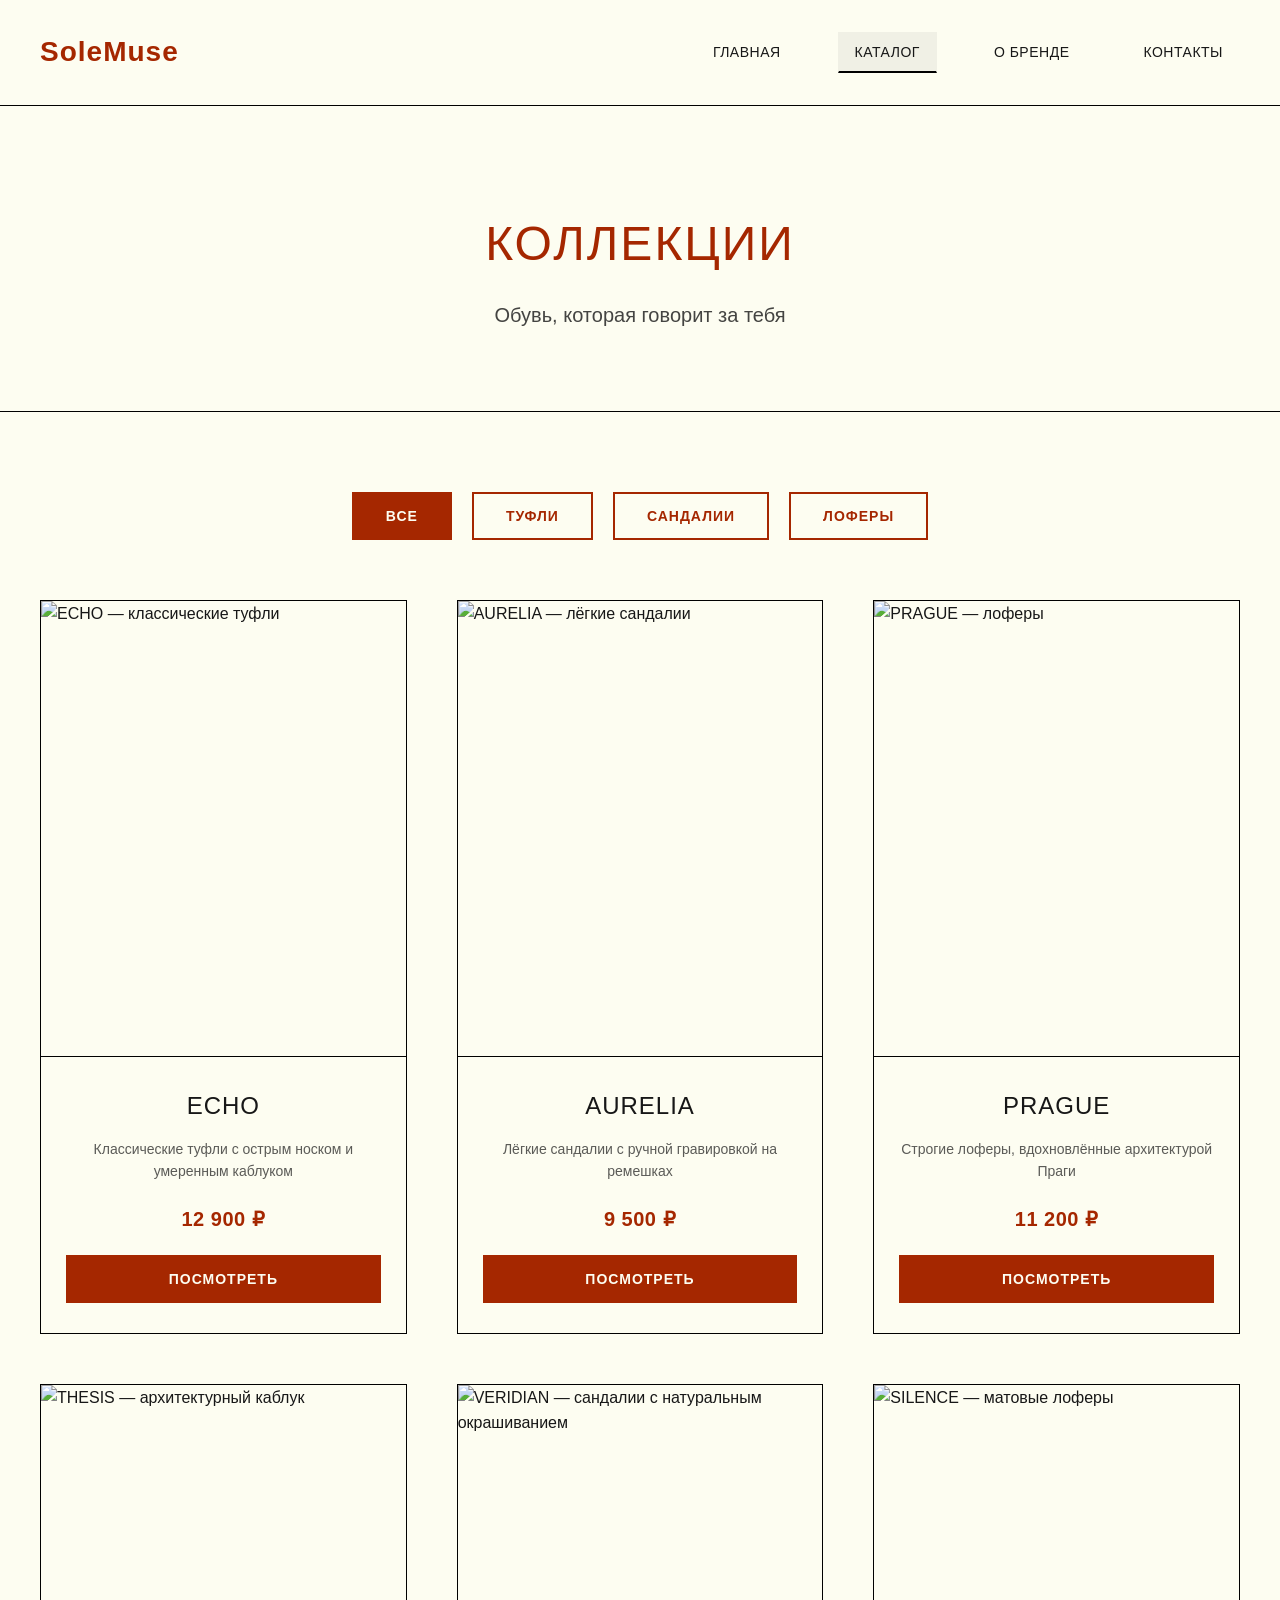
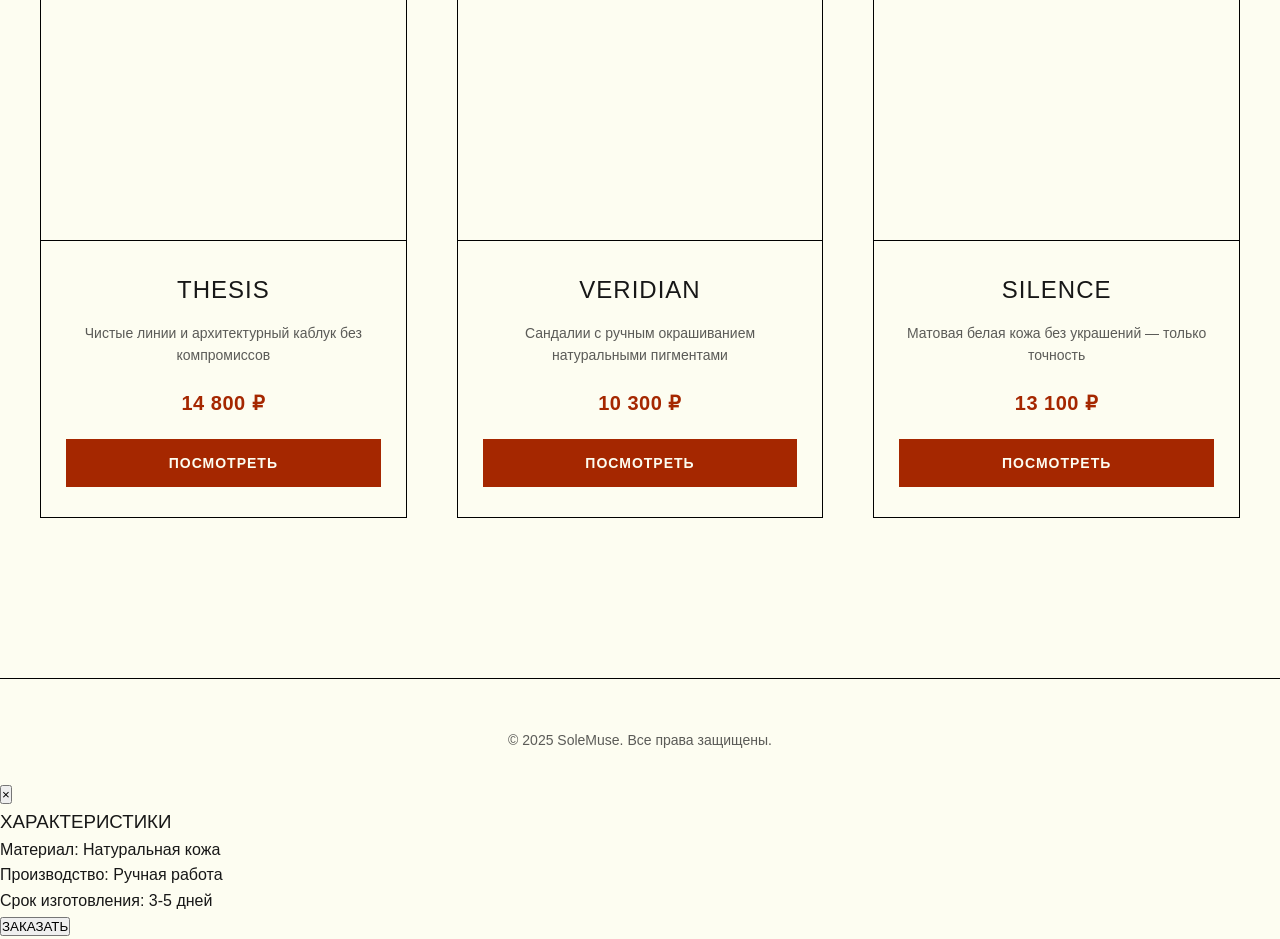
==== index.html @ 01a090bb "Add files via upload" ====
<!DOCTYPE html>
<html lang="ru">
<head>
  <meta charset="UTF-8">
  <meta name="viewport" content="width=device-width, initial-scale=1.0">
  <title>SoleMuse — Каталог</title>
  <link rel="stylesheet" href="styles.css">
</head>
<body>

  <header class="header">
    <div class="container">
      <div class="logo">
        <a href="#">SoleMuse</a>
      </div>
      <nav class="nav">
        <a href="#">Главная</a>
        <a href="#" class="active">Каталог</a>
        <a href="#">О бренде</a>
        <a href="#">Контакты</a>
      </nav>
    </div>
  </header>

  <main>
    <section class="hero">
      <div class="container">
        <h1>КОЛЛЕКЦИИ</h1>
        <p>Обувь, которая говорит за тебя</p>
      </div>
    </section>

    <section class="catalog">
      <div class="container">
        <div class="filters">
          <button class="filter-btn active" data-filter="all">ВСЕ</button>
          <button class="filter-btn" data-filter="heels">ТУФЛИ</button>
          <button class="filter-btn" data-filter="sandals">САНДАЛИИ</button>
          <button class="filter-btn" data-filter="loafers">ЛОФЕРЫ</button>
        </div>

        <div class="products-grid">
          <div class="product-card" data-category="heels">
            <div class="product-image">
              <img src="https://images.unsplash.com/photo-1543163521-1bf53f150b61?w=400&h=500&fit=crop" alt="ECHO — классические туфли">
            </div>
            <div class="product-info">
              <h3 class="product-title">ECHO</h3>
              <p class="product-desc">Классические туфли с острым носком и умеренным каблуком</p>
              <div class="product-price">12 900 ₽</div>
              <button class="btn-view">ПОСМОТРЕТЬ</button>
            </div>
          </div>

          <div class="product-card" data-category="sandals">
            <div class="product-image">
              <img src="https://images.unsplash.com/photo-1562273183-1e284cfec833?w=400&h=500&fit=crop" alt="AURELIA — лёгкие сандалии">
            </div>
            <div class="product-info">
              <h3 class="product-title">AURELIA</h3>
              <p class="product-desc">Лёгкие сандалии с ручной гравировкой на ремешках</p>
              <div class="product-price">9 500 ₽</div>
              <button class="btn-view">ПОСМОТРЕТЬ</button>
            </div>
          </div>

          <div class="product-card" data-category="loafers">
            <div class="product-image">
              <img src="https://images.unsplash.com/photo-1533867617858-e7b0ca654694?w=400&h=500&fit=crop" alt="PRAGUE — лоферы">
            </div>
            <div class="product-info">
              <h3 class="product-title">PRAGUE</h3>
              <p class="product-desc">Строгие лоферы, вдохновлённые архитектурой Праги</p>
              <div class="product-price">11 200 ₽</div>
              <button class="btn-view">ПОСМОТРЕТЬ</button>
            </div>
          </div>

          <div class="product-card" data-category="heels">
            <div class="product-image">
              <img src="https://images.unsplash.com/photo-1596131316969-7c66f57e1698?w=400&h=500&fit=crop" alt="THESIS — архитектурный каблук">
            </div>
            <div class="product-info">
              <h3 class="product-title">THESIS</h3>
              <p class="product-desc">Чистые линии и архитектурный каблук без компромиссов</p>
              <div class="product-price">14 800 ₽</div>
              <button class="btn-view">ПОСМОТРЕТЬ</button>
            </div>
          </div>

          <div class="product-card" data-category="sandals">
            <div class="product-image">
              <img src="https://images.unsplash.com/photo-1603808255943-62115c150e3c?w=400&h=500&fit=crop" alt="VERIDIAN — сандалии с натуральным окрашиванием">
            </div>
            <div class="product-info">
              <h3 class="product-title">VERIDIAN</h3>
              <p class="product-desc">Сандалии с ручным окрашиванием натуральными пигментами</p>
              <div class="product-price">10 300 ₽</div>
              <button class="btn-view">ПОСМОТРЕТЬ</button>
            </div>
          </div>

          <div class="product-card" data-category="loafers">
            <div class="product-image">
              <img src="https://images.unsplash.com/photo-1525966222134-fcfa99b8ae77?w=400&h=500&fit=crop" alt="SILENCE — матовые лоферы">
            </div>
            <div class="product-info">
              <h3 class="product-title">SILENCE</h3>
              <p class="product-desc">Матовая белая кожа без украшений — только точность</p>
              <div class="product-price">13 100 ₽</div>
              <button class="btn-view">ПОСМОТРЕТЬ</button>
            </div>
          </div>
        </div>
      </div>
    </section>
  </main>

  <footer class="footer">
    <div class="container">
      <p>© 2025 SoleMuse. Все права защищены.</p>
    </div>
  </footer>

  <script src="script.js"></script>
  
    <!-- MODAL POPUP -->
  <div id="product-modal" class="modal-overlay">
    <div class="modal-container">
      <button class="modal-close" aria-label="Закрыть">×</button>
      
      <div class="modal-content">
        <div class="modal-gallery">
          <img id="modal-image" src="" alt="">
        </div>
        
        <div class="modal-info">
          <h2 id="modal-title" class="modal-title"></h2>
          <p id="modal-desc" class="modal-description"></p>
          <div id="modal-price" class="modal-price"></div>
          
          <div class="modal-features">
            <h3>Характеристики</h3>
            <ul>
              <li>Материал: Натуральная кожа</li>
              <li>Производство: Ручная работа</li>
              <li>Срок изготовления: 3-5 дней</li>
            </ul>
          </div>
          
          <button class="btn-order">ЗАКАЗАТЬ</button>
        </div>
      </div>
    </div>
  </div>

  <script src="script.js"></script>
</body>
</html>
---- styles.css ----
* {
  margin: 0;
  padding: 0;
  box-sizing: border-box;
}

:root {
  --color-primary: #A52700;
  --color-primary-hover: #D13B23;
  --color-bg: #FDFDF1;
  --color-text: #171717;
  --color-border: #000000;
  --font-header: 'Akzidenz-Grotesk Pro', Helvetica, Arial, sans-serif;
  --font-body: 'Tilda Sans', Arial, sans-serif;
  --transition: all 0.3s ease;
}

body {
  font-family: var(--font-body);
  background-color: var(--color-bg);
  color: var(--color-text);
  line-height: 1.6;
  overflow-x: hidden;
}

h1, h2, h3 {
  font-family: var(--font-header);
  font-weight: 500;
  text-transform: uppercase;
}

a {
  text-decoration: none;
  color: inherit;
}

img {
  max-width: 100%;
  display: block;
}

.container {
  width: 100%;
  max-width: 1400px;
  margin: 0 auto;
  padding: 0 40px;
}

/* HEADER */
.header {
  border-bottom: 1px solid var(--color-border);
  padding: 30px 0;
  position: sticky;
  top: 0;
  background: var(--color-bg);
  z-index: 100;
}

.header .container {
  display: flex;
  justify-content: space-between;
  align-items: center;
  flex-wrap: wrap;
  gap: 20px;
}

.logo a {
  font-family: var(--font-header);
  font-size: 28px;
  font-weight: 600;
  letter-spacing: 1px;
  color: var(--color-primary);
}

.nav {
  display: flex;
  gap: 40px;
  flex-wrap: wrap;
}

.nav a {
  font-size: 14px;
  font-weight: 500;
  text-transform: uppercase;
  letter-spacing: 0.5px;
  padding: 8px 16px;
  border: 1px solid transparent;
  transition: var(--transition);
}

.nav a:hover,
.nav a.active {
  border-bottom: 2px solid var(--color-border);
  background: rgba(0, 0, 0, 0.05);
}

/* HERO */
.hero {
  padding: 100px 0 80px;
  text-align: center;
  border-bottom: 1px solid var(--color-border);
}

.hero h1 {
  font-size: clamp(32px, 5vw, 48px);
  color: var(--color-primary);
  margin-bottom: 16px;
  letter-spacing: 2px;
}

.hero p {
  font-size: clamp(16px, 2vw, 20px);
  color: var(--color-text);
  opacity: 0.8;
}

/* CATALOG */
.catalog {
  padding: 80px 0;
}

.filters {
  display: flex;
  justify-content: center;
  gap: 20px;
  margin-bottom: 60px;
  flex-wrap: wrap;
}

.filter-btn {
  padding: 14px 32px;
  font-size: 14px;
  font-weight: 600;
  text-transform: uppercase;
  letter-spacing: 1px;
  background: transparent;
  color: var(--color-primary);
  border: 2px solid var(--color-primary);
  cursor: pointer;
  transition: var(--transition);
}

.filter-btn:hover,
.filter-btn.active {
  background: var(--color-primary);
  color: var(--color-bg);
}

/* PRODUCTS GRID */
.products-grid {
  display: grid;
  grid-template-columns: repeat(auto-fit, minmax(320px, 1fr));
  gap: clamp(30px, 5vw, 50px);
}

.product-card {
  background: var(--color-bg);
  border: 1px solid var(--color-border);
  overflow: hidden;
  transition: var(--transition);
}

.product-card:hover {
  transform: translateY(-5px);
  box-shadow: 0 10px 30px rgba(0, 0, 0, 0.1);
}

.product-image {
  position: relative;
  width: 100%;
  padding-top: 125%;
  overflow: hidden;
  border-bottom: 1px solid var(--color-border);
}

.product-image img {
  position: absolute;
  top: 0;
  left: 0;
  width: 100%;
  height: 100%;
  object-fit: cover;
  transition: transform 0.5s ease;
}

.product-card:hover .product-image img {
  transform: scale(1.05);
}

.product-info {
  padding: 30px 25px;
  text-align: center;
}

.product-title {
  font-size: clamp(20px, 3vw, 24px);
  margin-bottom: 12px;
  color: var(--color-text);
  letter-spacing: 1px;
}

.product-desc {
  font-size: 14px;
  color: var(--color-text);
  opacity: 0.7;
  margin-bottom: 20px;
  line-height: 1.6;
}

.product-price {
  font-size: 20px;
  font-weight: 600;
  color: var(--color-primary);
  margin-bottom: 20px;
  letter-spacing: 0.5px;
}

.btn-view {
  display: inline-block;
  width: 100%;
  padding: 16px 24px;
  font-size: 14px;
  font-weight: 600;
  text-transform: uppercase;
  letter-spacing: 1px;
  background: var(--color-primary);
  color: var(--color-bg);
  border: none;
  cursor: pointer;
  transition: var(--transition);
  text-align: center;
}

.btn-view:hover {
  background: var(--color-primary-hover);
  transform: translateY(-2px);
}

/* FOOTER */
.footer {
  border-top: 1px solid var(--color-border);
  padding: 50px 0 30px;
  text-align: center;
  margin-top: 80px;
}

.footer p {
  font-size: 14px;
  opacity: 0.7;
}

/* BACK BUTTON */
.back-button {
  display: inline-flex;
  align-items: center;
  gap: 8px;
  margin: 30px 0;
  padding: 12px 24px;
  font-size: 14px;
  font-weight: 500;
  color: var(--color-text);
  border: 1px solid var(--color-border);
  transition: var(--transition);
}

.back-button:hover {
  background: var(--color-primary);
  color: var(--color-bg);
  border-color: var(--color-primary);
}

.back-button span {
  font-size: 18px;
}

/* PRODUCT PAGE */
.product-page {
  padding: 40px 0 100px;
}

.product-layout {
  display: grid;
  grid-template-columns: 1fr 1fr;
  gap: 60px;
  align-items: start;
}

.product-image-large {
  position: sticky;
  top: 100px;
  border: 1px solid var(--color-border);
  overflow: hidden;
}

.product-image-large img {
  width: 100%;
  height: auto;
  display: block;
}

.product-info-large {
  display: flex;
  flex-direction: column;
  gap: 24px;
}

.product-title-large {
  font-size: 48px;
  color: var(--color-primary);
  letter-spacing: 2px;
  margin: 0;
}

.product-desc-large {
  font-size: 18px;
  line-height: 1.6;
  color: var(--color-text);
  opacity: 0.8;
  margin: 0;
}

.product-price-large {
  font-size: 32px;
  font-weight: 600;
  color: var(--color-primary);
  letter-spacing: 1px;
}

.product-features {
  padding: 30px 0;
  border-top: 1px solid var(--color-border);
  border-bottom: 1px solid var(--color-border);
}

.product-features h3 {
  font-size: 20px;
  margin-bottom: 20px;
  color: var(--color-text);
}

.product-features ul {
  list-style: none;
  padding: 0;
  margin: 0;
}

.product-features li {
  padding: 12px 0;
  font-size: 15px;
  line-height: 1.6;
  color: var(--color-text);
  border-bottom: 1px solid rgba(0, 0, 0, 0.1);
}

.product-features li:last-child {
  border-bottom: none;
}

.product-features strong {
  color: var(--color-primary);
}

.product-description {
  padding: 20px 0;
}

.product-description p {
  font-size: 16px;
  line-height: 1.8;
  color: var(--color-text);
  margin: 0;
}

.btn-order-large {
  margin-top: 20px;
  padding: 20px 40px;
  font-size: 16px;
  font-weight: 600;
  text-transform: uppercase;
  letter-spacing: 1px;
  background: var(--color-primary);
  color: var(--color-bg);
  border: none;
  cursor: pointer;
  transition: var(--transition);
  width: 100%;
}

.btn-order-large:hover {
  background: var(--color-primary-hover);
  transform: translateY(-2px);
}

/* RESPONSIVE */
@media (max-width: 900px) {
  .product-layout {
    grid-template-columns: 1fr;
    gap: 40px;
  }

  .product-image-large {
    position: relative;
    top: 0;
  }

  .product-title-large {
    font-size: 36px;
  }

  .product-price-large {
    font-size: 28px;
  }
}

@media (max-width: 768px) {
  .container {
    padding: 0 20px;
  }

  .header {
    padding: 20px 0;
  }

  .logo a {
    font-size: 24px;
  }

  .nav {
    gap: 20px;
    justify-content: center;
  }

  .nav a {
    font-size: 13px;
    padding: 6px 12px;
  }

  .hero {
    padding: 60px 0 50px;
  }

  .catalog {
    padding: 50px 0;
  }

  .filters {
    gap: 12px;
    margin-bottom: 40px;
  }

  .filter-btn {
    padding: 12px 24px;
    font-size: 13px;
  }

  .products-grid {
    grid-template-columns: 1fr;
    gap: 30px;
  }

  .product-info {
    padding: 25px 20px;
  }

  .footer {
    padding: 40px 0 25px;
    margin-top: 50px;
  }

  .product-title-large {
    font-size: 28px;
  }

  .product-price-large {
    font-size: 24px;
  }

  .btn-order-large {
    padding: 16px 32px;
    font-size: 14px;
  }
}

@media (max-width: 480px) {
  .hero h1 {
    font-size: 28px;
  }

  .hero p {
    font-size: 16px;
  }

  .filters {
    flex-direction: column;
    align-items: stretch;
  }

  .filter-btn {
    width: 100%;
  }
}
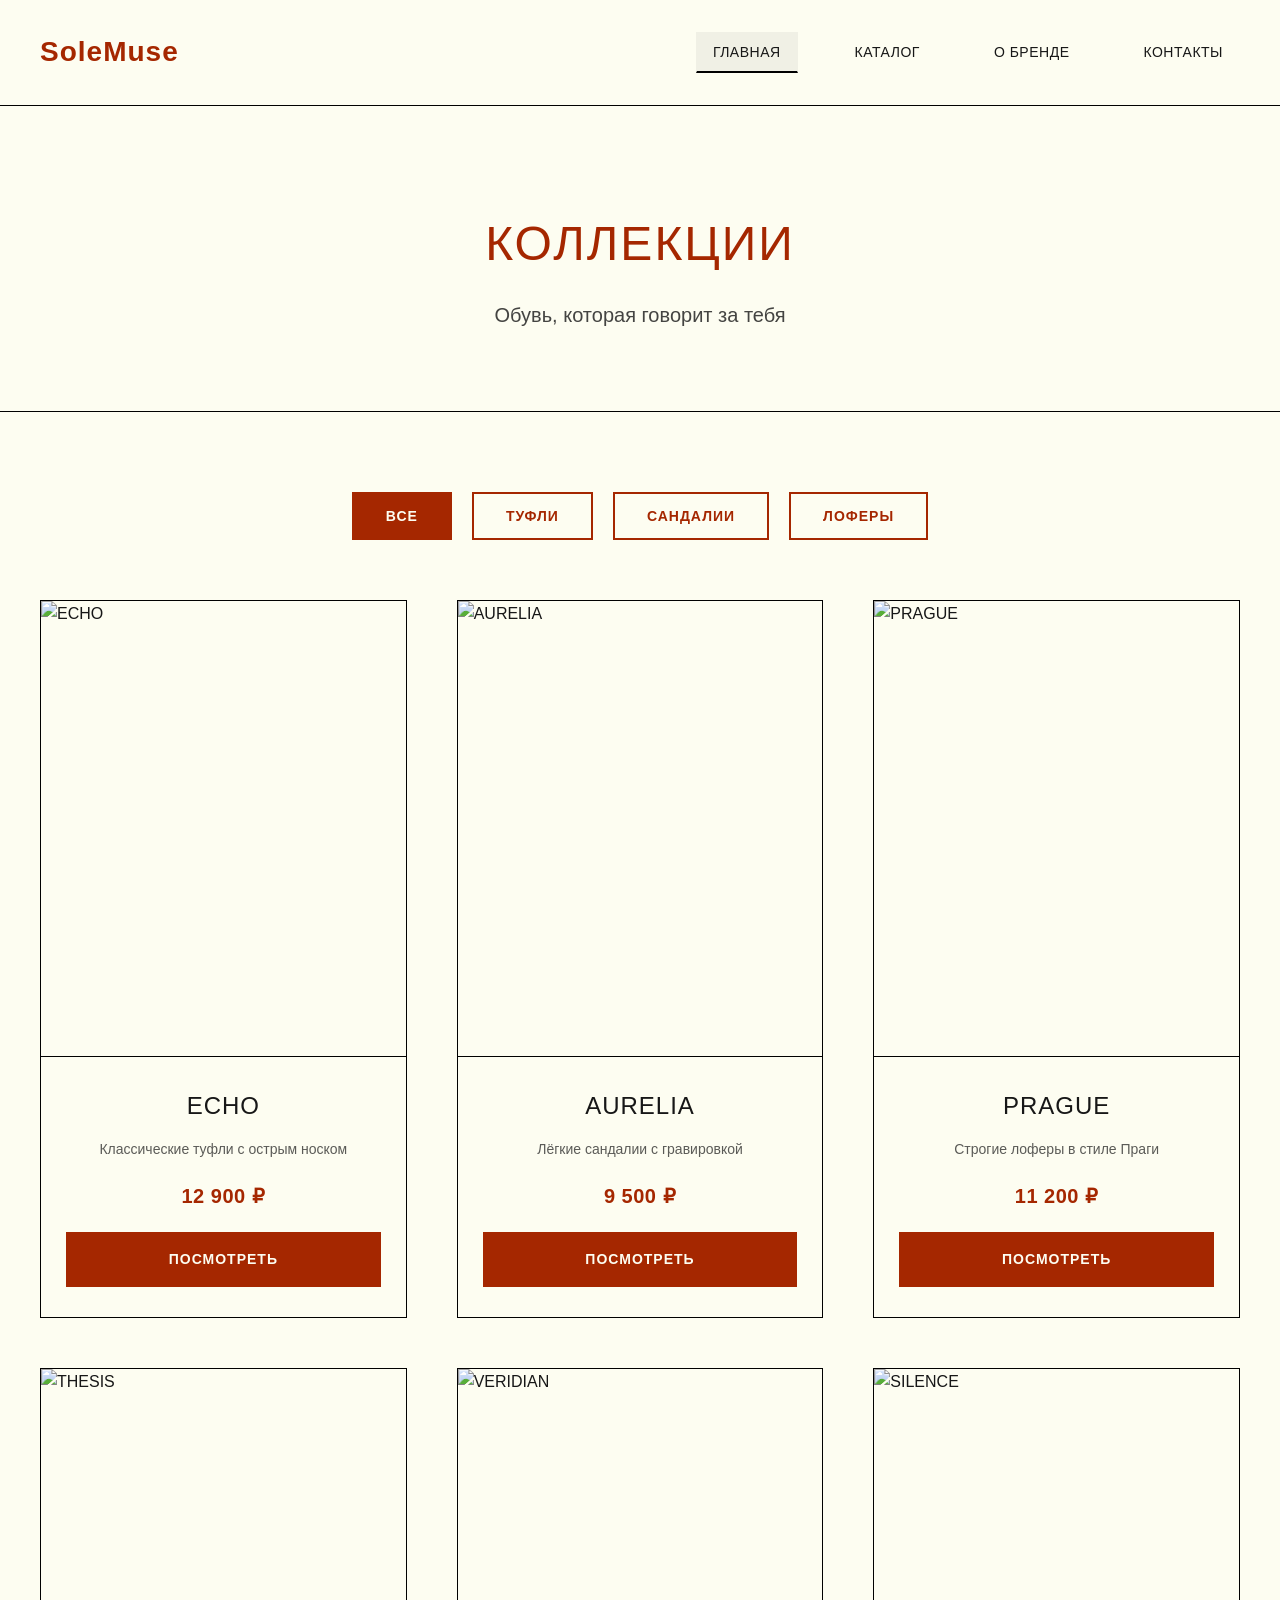
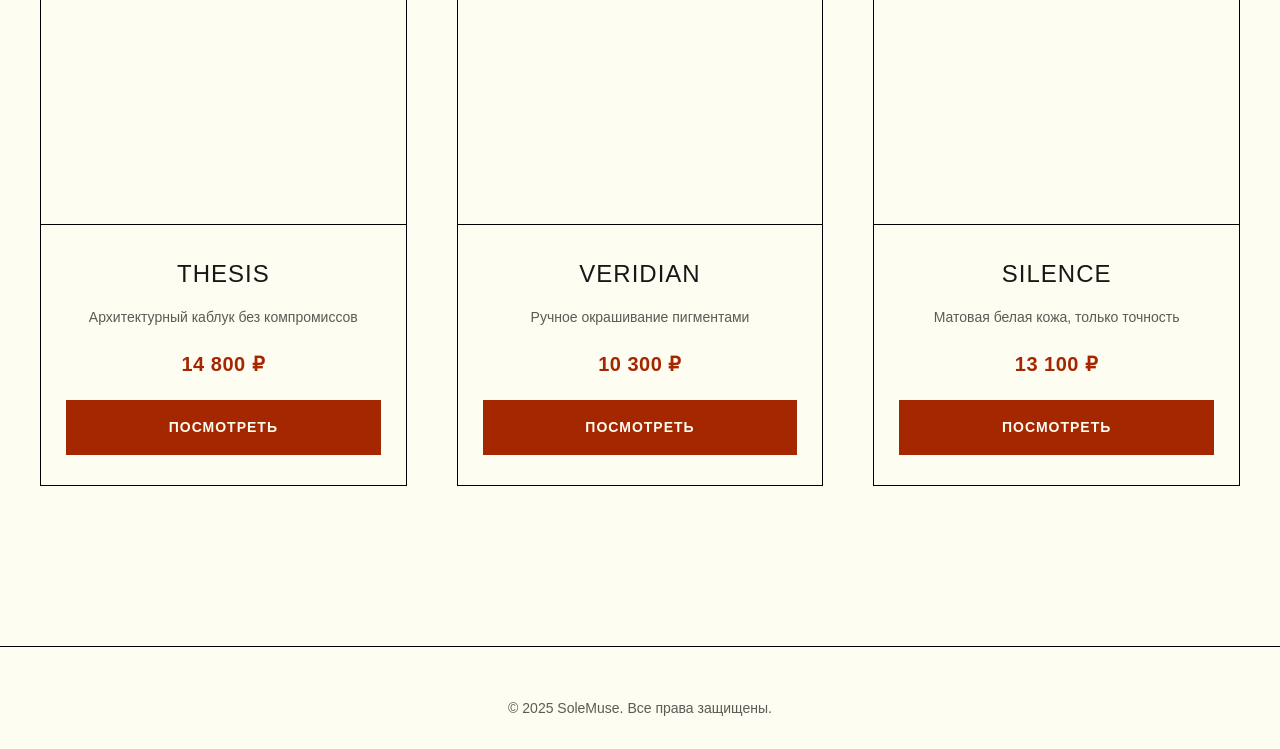
==== commit 099a0af6: "Update index.html" ====
--- a/index.html
+++ b/index.html
@@ -10,12 +10,10 @@
 
   <header class="header">
     <div class="container">
-      <div class="logo">
-        <a href="#">SoleMuse</a>
-      </div>
+      <div class="logo"><a href="index.html">SoleMuse</a></div>
       <nav class="nav">
-        <a href="#">Главная</a>
-        <a href="#" class="active">Каталог</a>
+        <a href="index.html" class="active">Главная</a>
+        <a href="#catalog">Каталог</a>
         <a href="#">О бренде</a>
         <a href="#">Контакты</a>
       </nav>
@@ -30,87 +28,92 @@
       </div>
     </section>
 
-    <section class="catalog">
+    <section class="catalog" id="catalog">
       <div class="container">
         <div class="filters">
-          <button class="filter-btn active" data-filter="all">ВСЕ</button>
-          <button class="filter-btn" data-filter="heels">ТУФЛИ</button>
-          <button class="filter-btn" data-filter="sandals">САНДАЛИИ</button>
-          <button class="filter-btn" data-filter="loafers">ЛОФЕРЫ</button>
+          <button class="filter-btn active">ВСЕ</button>
+          <button class="filter-btn">ТУФЛИ</button>
+          <button class="filter-btn">САНДАЛИИ</button>
+          <button class="filter-btn">ЛОФЕРЫ</button>
         </div>
 
         <div class="products-grid">
-          <div class="product-card" data-category="heels">
+          <!-- Товар 1 -->
+          <div class="product-card">
             <div class="product-image">
-              <img src="https://images.unsplash.com/photo-1543163521-1bf53f150b61?w=400&h=500&fit=crop" alt="ECHO — классические туфли">
+              <img src="фото_и_материалы/1_фото.png" alt="ECHO">
             </div>
             <div class="product-info">
               <h3 class="product-title">ECHO</h3>
-              <p class="product-desc">Классические туфли с острым носком и умеренным каблуком</p>
+              <p class="product-desc">Классические туфли с острым носком</p>
               <div class="product-price">12 900 ₽</div>
-              <button class="btn-view">ПОСМОТРЕТЬ</button>
+              <a href="index1.html" class="btn-view">ПОСМОТРЕТЬ</a>
             </div>
           </div>
 
-          <div class="product-card" data-category="sandals">
+          <!-- Товар 2 -->
+          <div class="product-card">
             <div class="product-image">
-              <img src="https://images.unsplash.com/photo-1562273183-1e284cfec833?w=400&h=500&fit=crop" alt="AURELIA — лёгкие сандалии">
+              <img src="фото_и_материалы/2_фото.png" alt="AURELIA">
             </div>
             <div class="product-info">
               <h3 class="product-title">AURELIA</h3>
-              <p class="product-desc">Лёгкие сандалии с ручной гравировкой на ремешках</p>
+              <p class="product-desc">Лёгкие сандалии с гравировкой</p>
               <div class="product-price">9 500 ₽</div>
-              <button class="btn-view">ПОСМОТРЕТЬ</button>
+              <a href="index1.html" class="btn-view">ПОСМОТРЕТЬ</a>
             </div>
           </div>
 
-          <div class="product-card" data-category="loafers">
+          <!-- Товар 3 -->
+          <div class="product-card">
             <div class="product-image">
-              <img src="https://images.unsplash.com/photo-1533867617858-e7b0ca654694?w=400&h=500&fit=crop" alt="PRAGUE — лоферы">
+              <img src="фото_и_материалы/3_фото.png" alt="PRAGUE">
             </div>
             <div class="product-info">
               <h3 class="product-title">PRAGUE</h3>
-              <p class="product-desc">Строгие лоферы, вдохновлённые архитектурой Праги</p>
+              <p class="product-desc">Строгие лоферы в стиле Праги</p>
               <div class="product-price">11 200 ₽</div>
-              <button class="btn-view">ПОСМОТРЕТЬ</button>
+              <a href="index1.html" class="btn-view">ПОСМОТРЕТЬ</a>
+            </div>
+          </div>
+          
+          <!-- Остальные товары по аналогии -->
+          <div class="product-card">
+            <div class="product-image">
+              <img src="фото_и_материалы/4_фото.png" alt="THESIS">
+            </div>
+            <div class="product-info">
+              <h3 class="product-title">THESIS</h3>
+              <p class="product-desc">Архитектурный каблук без компромиссов</p>
+              <div class="product-price">14 800 ₽</div>
+              <a href="index1.html" class="btn-view">ПОСМОТРЕТЬ</a>
             </div>
           </div>
 
-          <div class="product-card" data-category="heels">
+          <div class="product-card">
             <div class="product-image">
-              <img src="https://images.unsplash.com/photo-1596131316969-7c66f57e1698?w=400&h=500&fit=crop" alt="THESIS — архитектурный каблук">
+              <img src="фото_и_материалы/5_фото.png" alt="VERIDIAN">
             </div>
             <div class="product-info">
-              <h3 class="product-title">THESIS</h3>
-              <p class="product-desc">Чистые линии и архитектурный каблук без компромиссов</p>
-              <div class="product-price">14 800 ₽</div>
-              <button class="btn-view">ПОСМОТРЕТЬ</button>
+              <h3 class="product-title">VERIDIAN</h3>
+              <p class="product-desc">Ручное окрашивание пигментами</p>
+              <div class="product-price">10 300 ₽</div>
+              <a href="index1.html" class="btn-view">ПОСМОТРЕТЬ</a>
             </div>
           </div>
 
-          <div class="product-card" data-category="sandals">
+          <div class="product-card">
             <div class="product-image">
-              <img src="https://images.unsplash.com/photo-1603808255943-62115c150e3c?w=400&h=500&fit=crop" alt="VERIDIAN — сандалии с натуральным окрашиванием">
+              <img src="фото_и_материалы/6_фото.png" alt="SILENCE">
             </div>
             <div class="product-info">
-              <h3 class="product-title">VERIDIAN</h3>
-              <p class="product-desc">Сандалии с ручным окрашиванием натуральными пигментами</p>
-              <div class="product-price">10 300 ₽</div>
-              <button class="btn-view">ПОСМОТРЕТЬ</button>
+              <h3 class="product-title">SILENCE</h3>
+              <p class="product-desc">Матовая белая кожа, только точность</p>
+              <div class="product-price">13 100 ₽</div>
+              <a href="index1.html" class="btn-view">ПОСМОТРЕТЬ</a>
             </div>
           </div>
 
-          <div class="product-card" data-category="loafers">
-            <div class="product-image">
-              <img src="https://images.unsplash.com/photo-1525966222134-fcfa99b8ae77?w=400&h=500&fit=crop" alt="SILENCE — матовые лоферы">
-            </div>
-            <div class="product-info">
-              <h3 class="product-title">SILENCE</h3>
-              <p class="product-desc">Матовая белая кожа без украшений — только точность</p>
-              <div class="product-price">13 100 ₽</div>
-              <button class="btn-view">ПОСМОТРЕТЬ</button>
-            </div>
-          </div>
         </div>
       </div>
     </section>
@@ -122,38 +125,5 @@
     </div>
   </footer>
 
-  <script src="script.js"></script>
-  
-    <!-- MODAL POPUP -->
-  <div id="product-modal" class="modal-overlay">
-    <div class="modal-container">
-      <button class="modal-close" aria-label="Закрыть">×</button>
-      
-      <div class="modal-content">
-        <div class="modal-gallery">
-          <img id="modal-image" src="" alt="">
-        </div>
-        
-        <div class="modal-info">
-          <h2 id="modal-title" class="modal-title"></h2>
-          <p id="modal-desc" class="modal-description"></p>
-          <div id="modal-price" class="modal-price"></div>
-          
-          <div class="modal-features">
-            <h3>Характеристики</h3>
-            <ul>
-              <li>Материал: Натуральная кожа</li>
-              <li>Производство: Ручная работа</li>
-              <li>Срок изготовления: 3-5 дней</li>
-            </ul>
-          </div>
-          
-          <button class="btn-order">ЗАКАЗАТЬ</button>
-        </div>
-      </div>
-    </div>
-  </div>
-
-  <script src="script.js"></script>
 </body>
-</html>+</html>
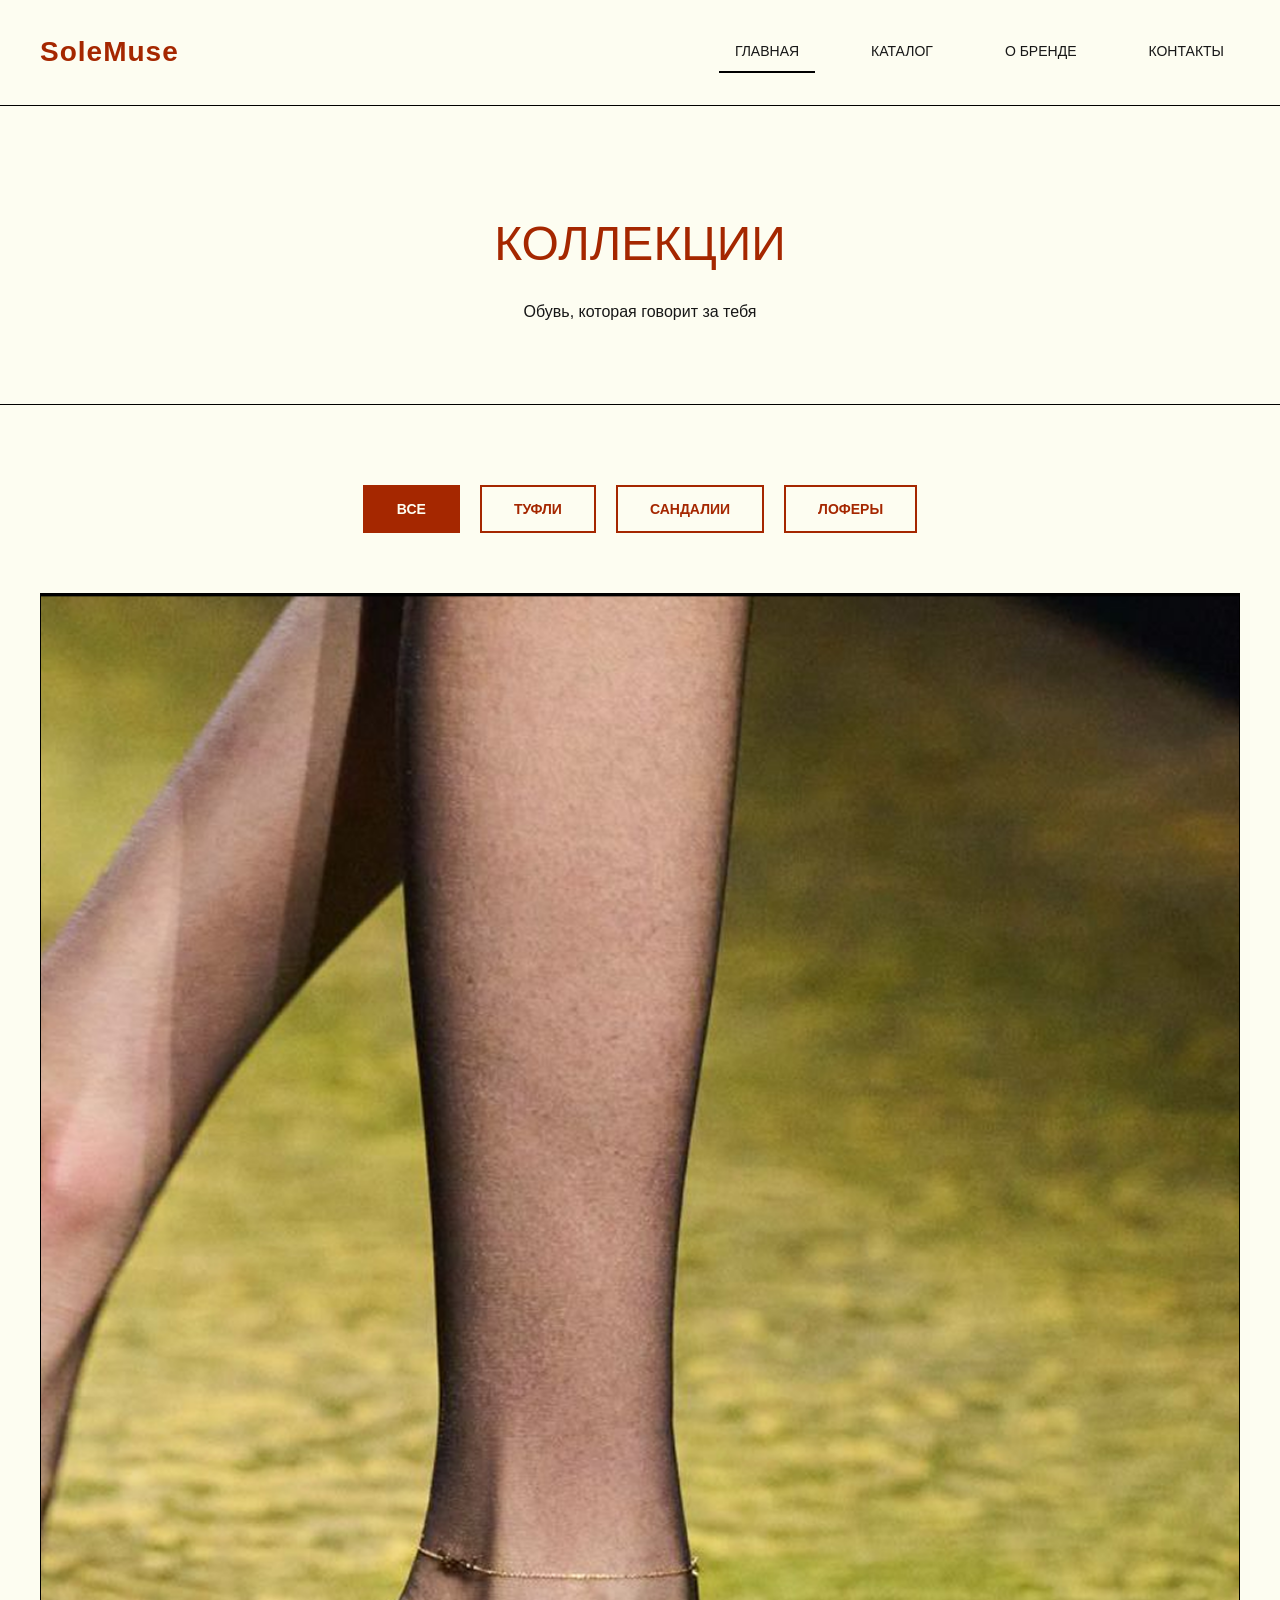
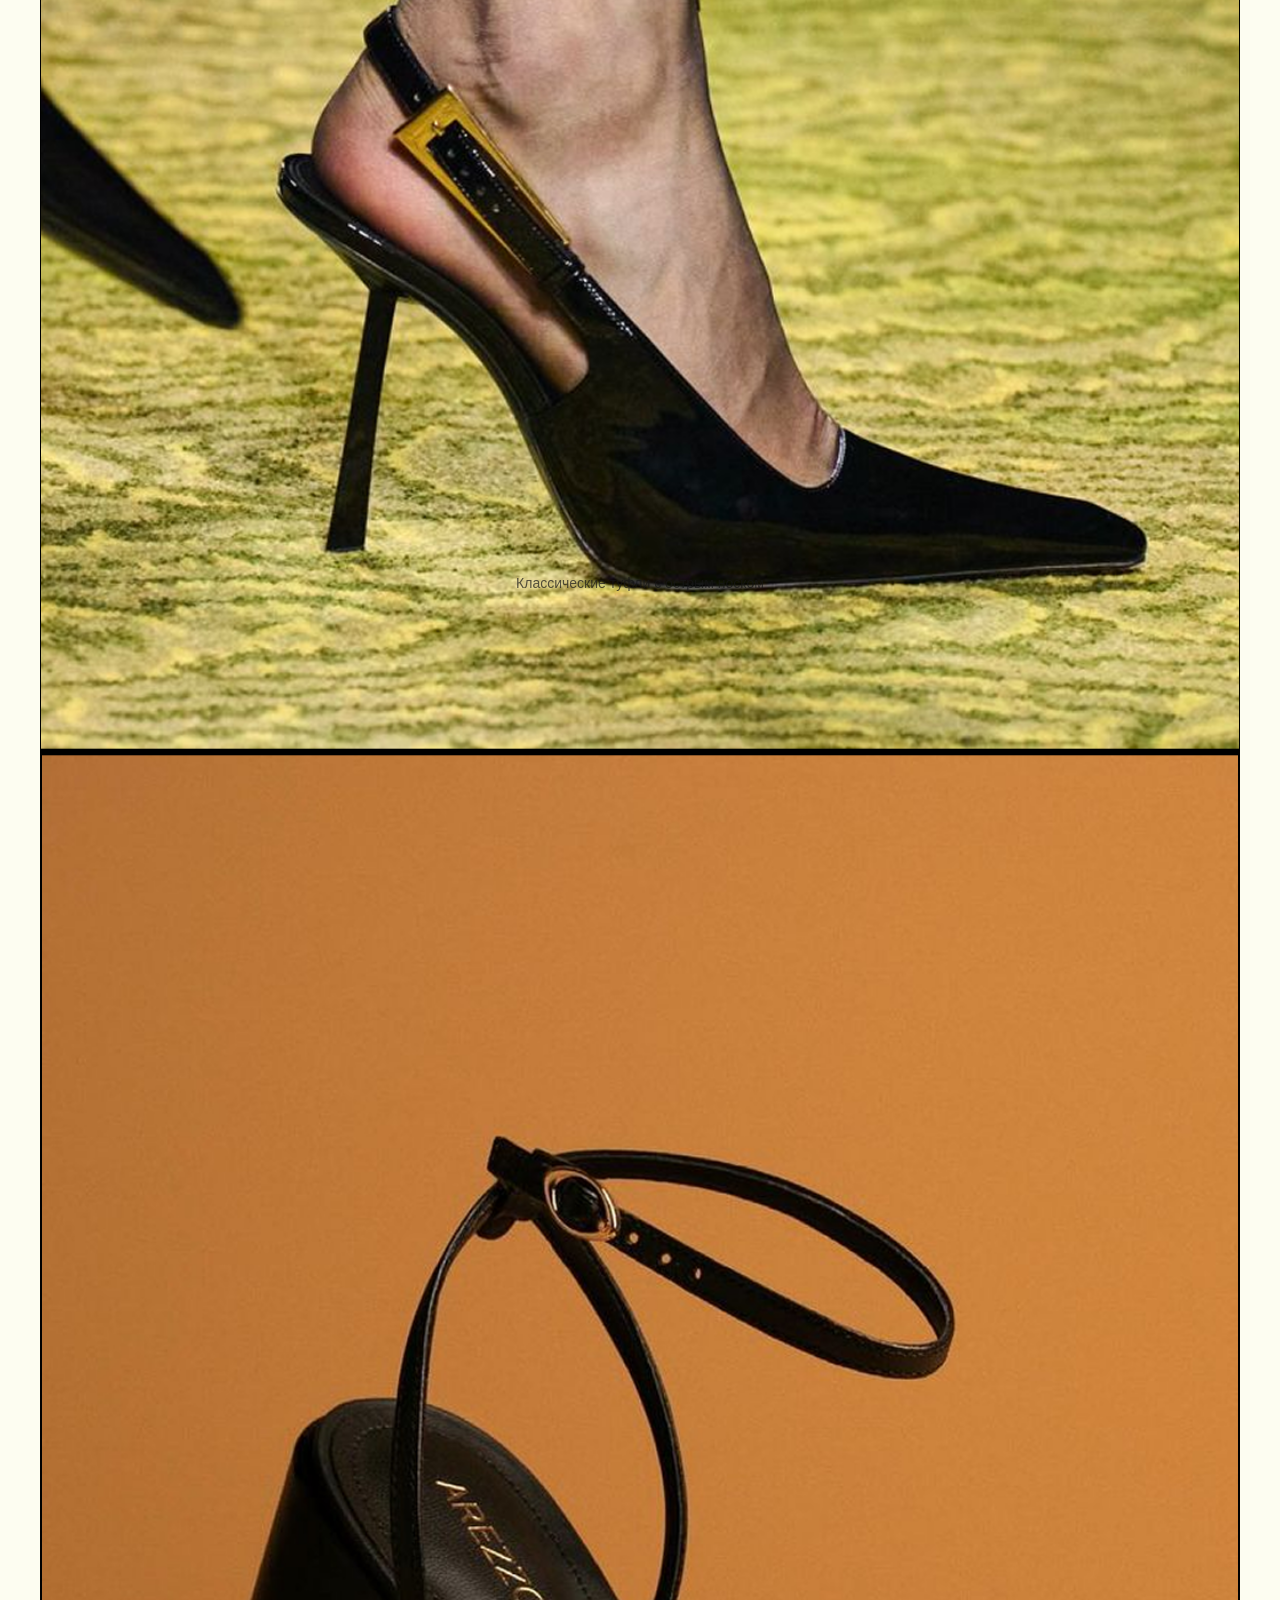
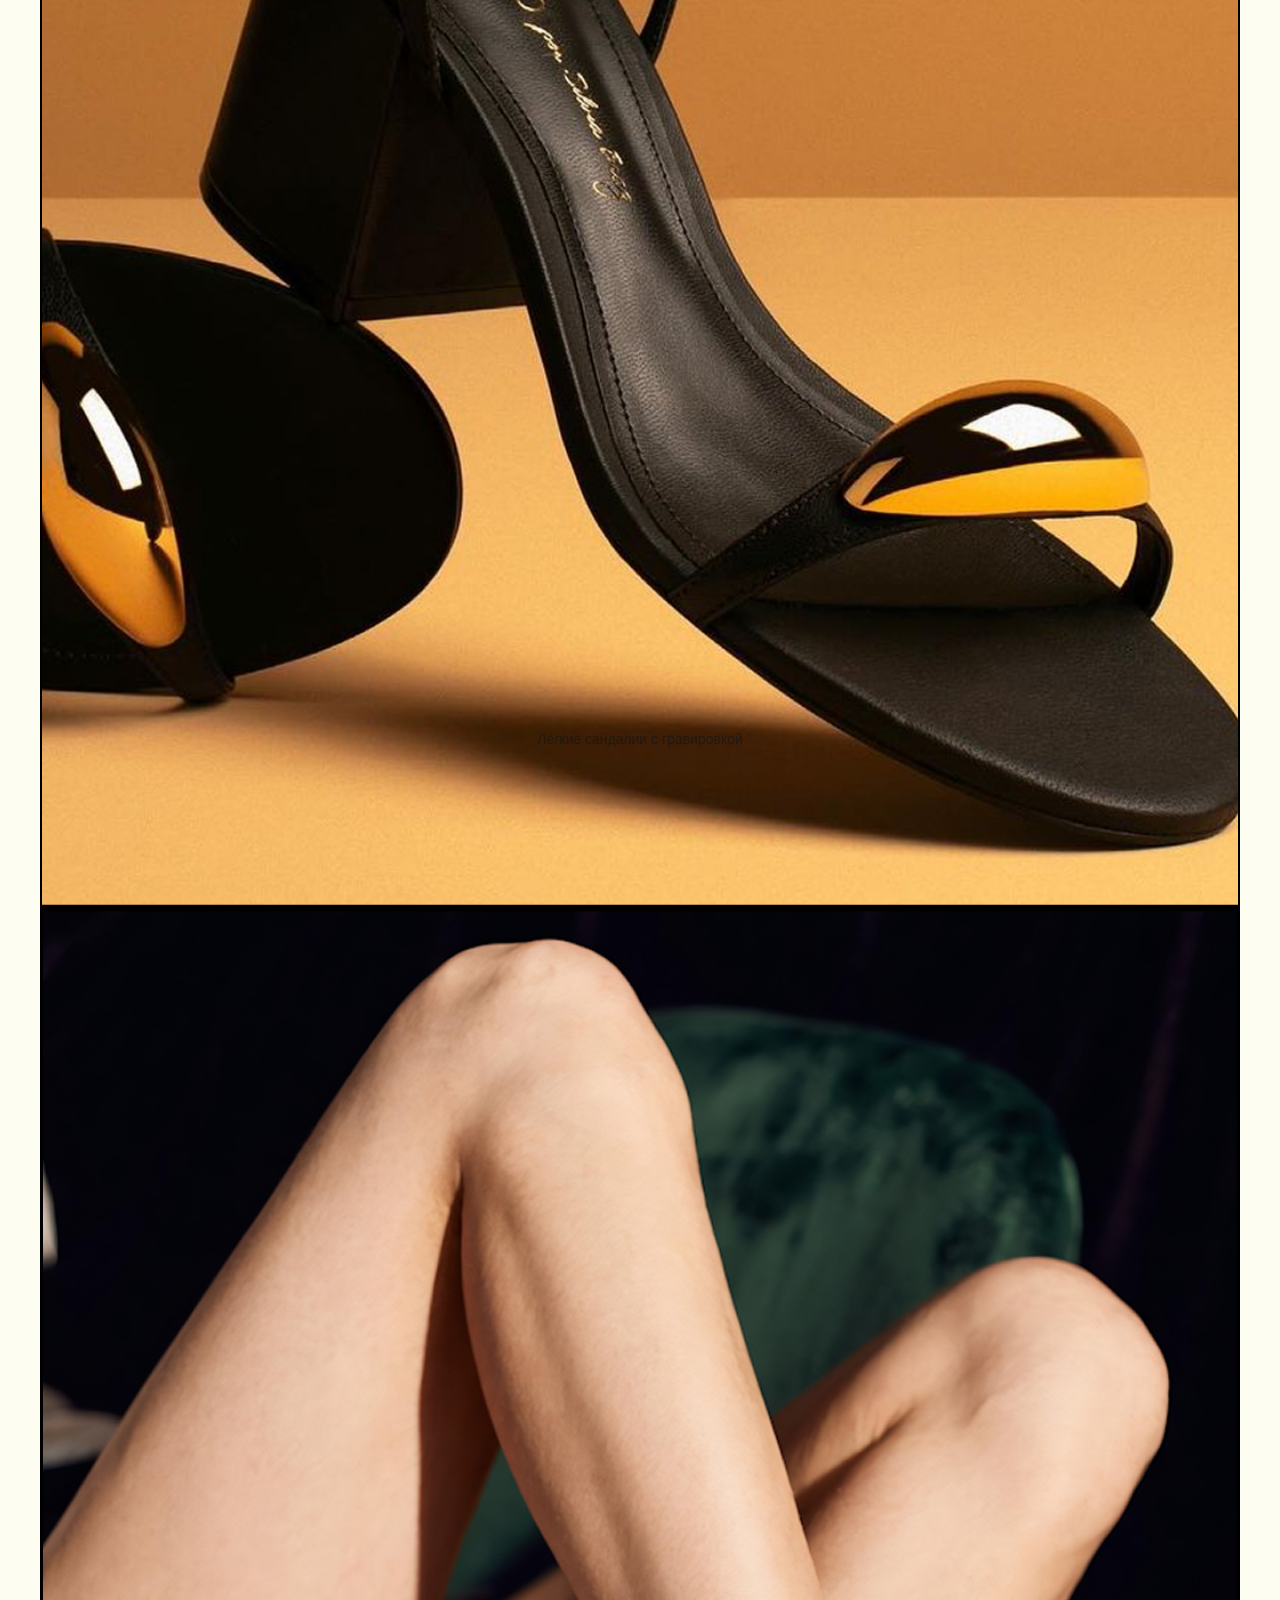
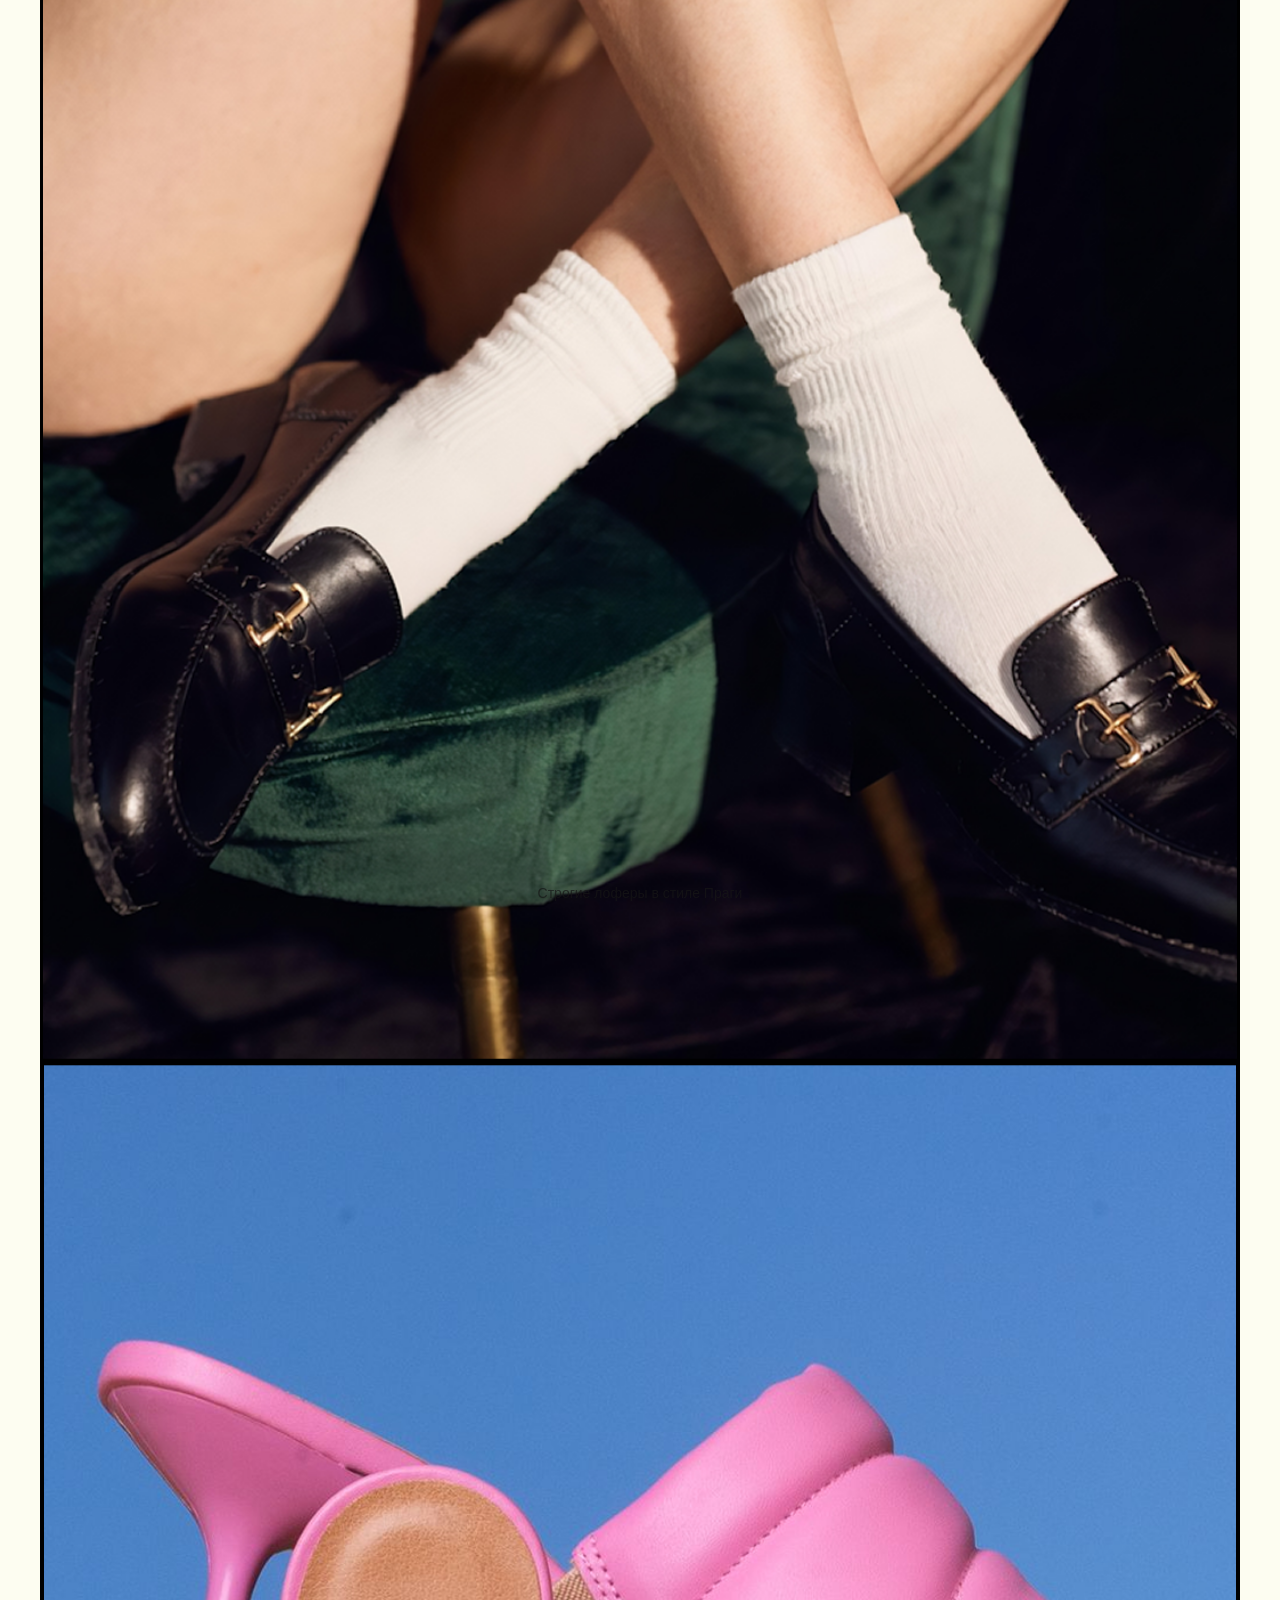
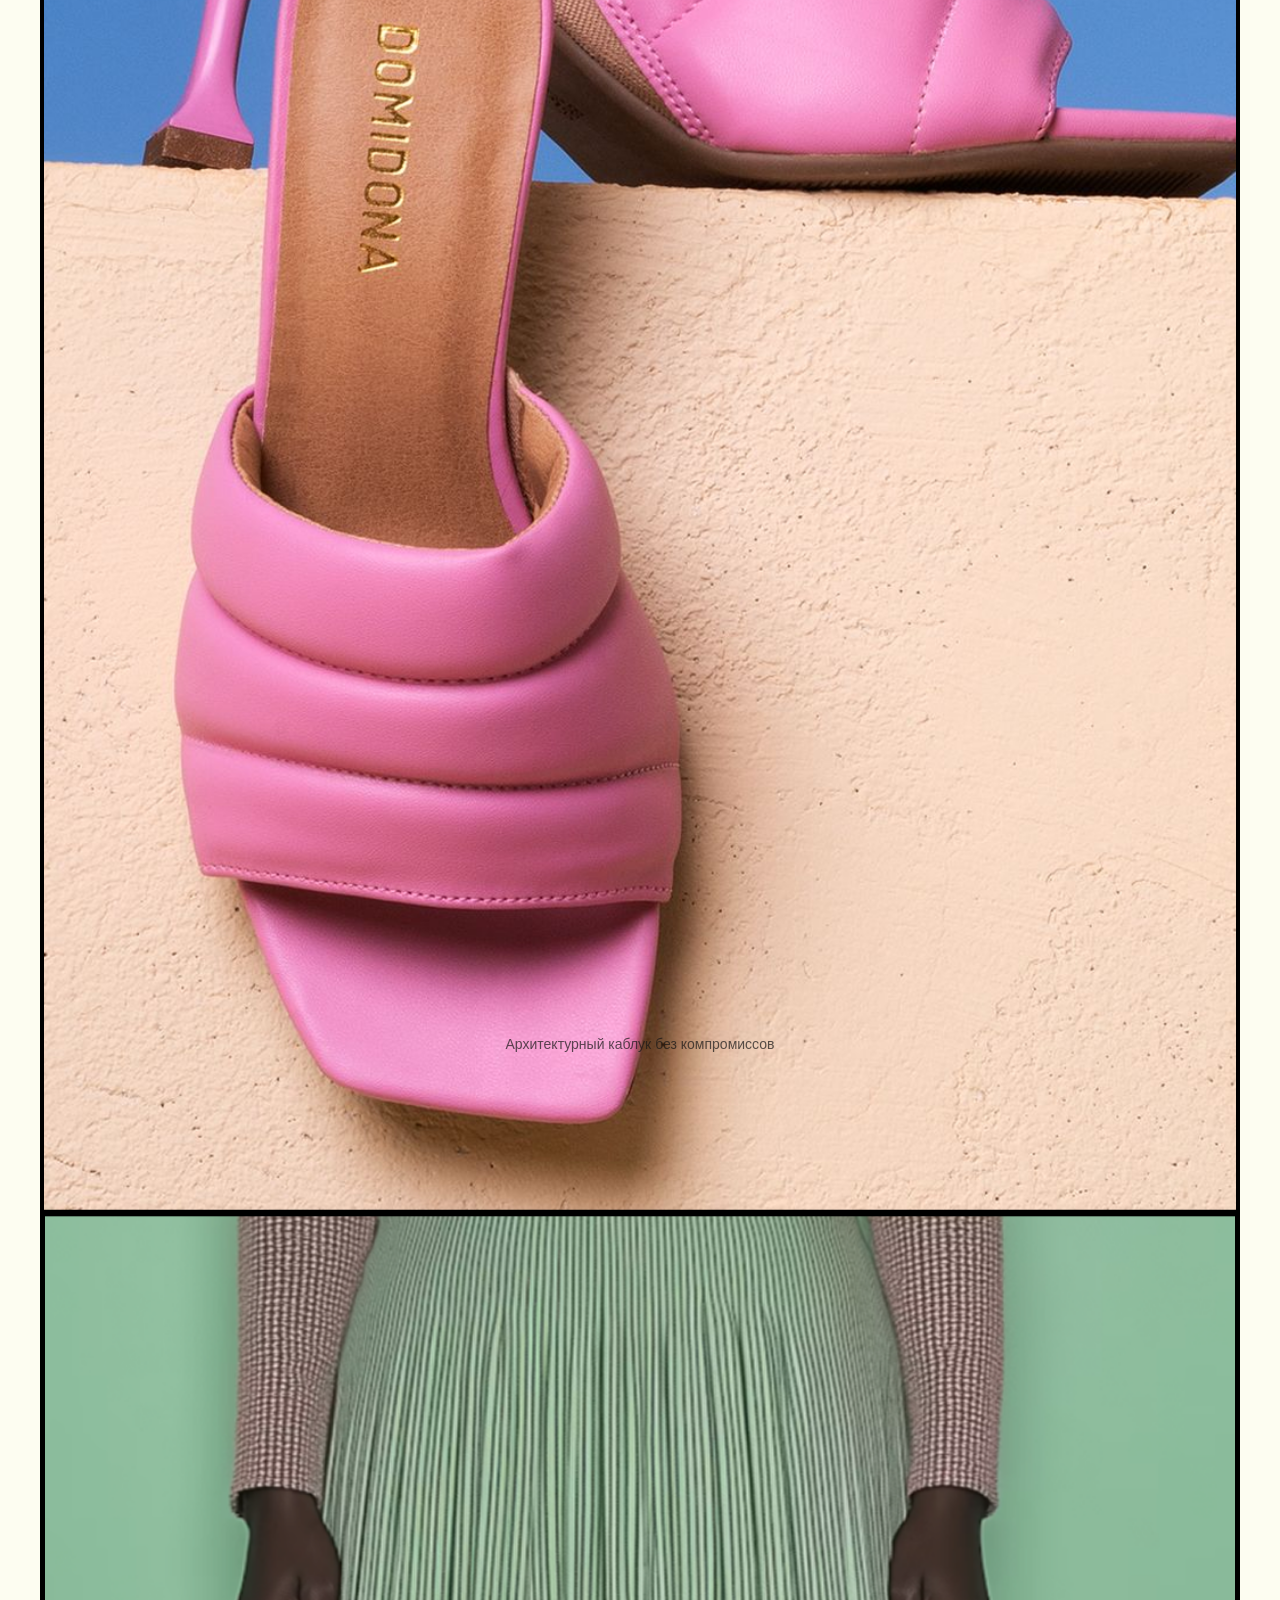
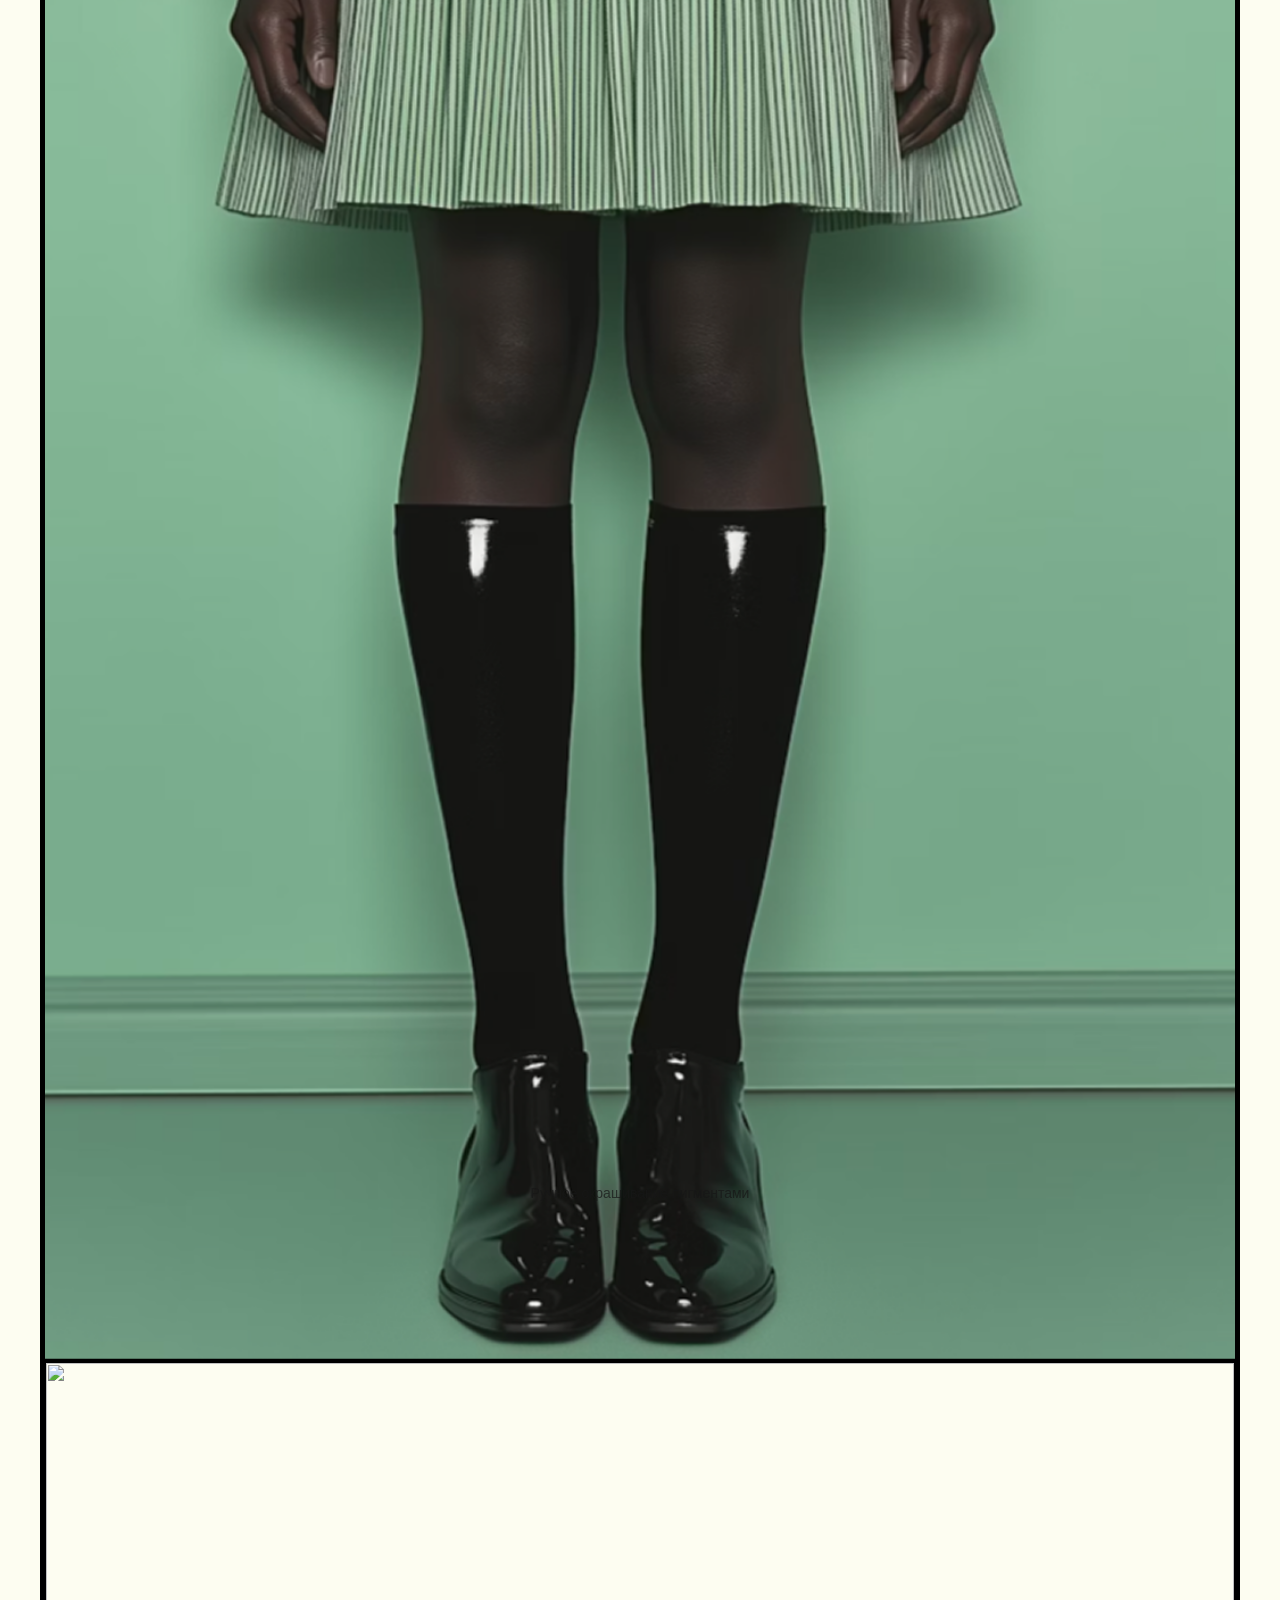
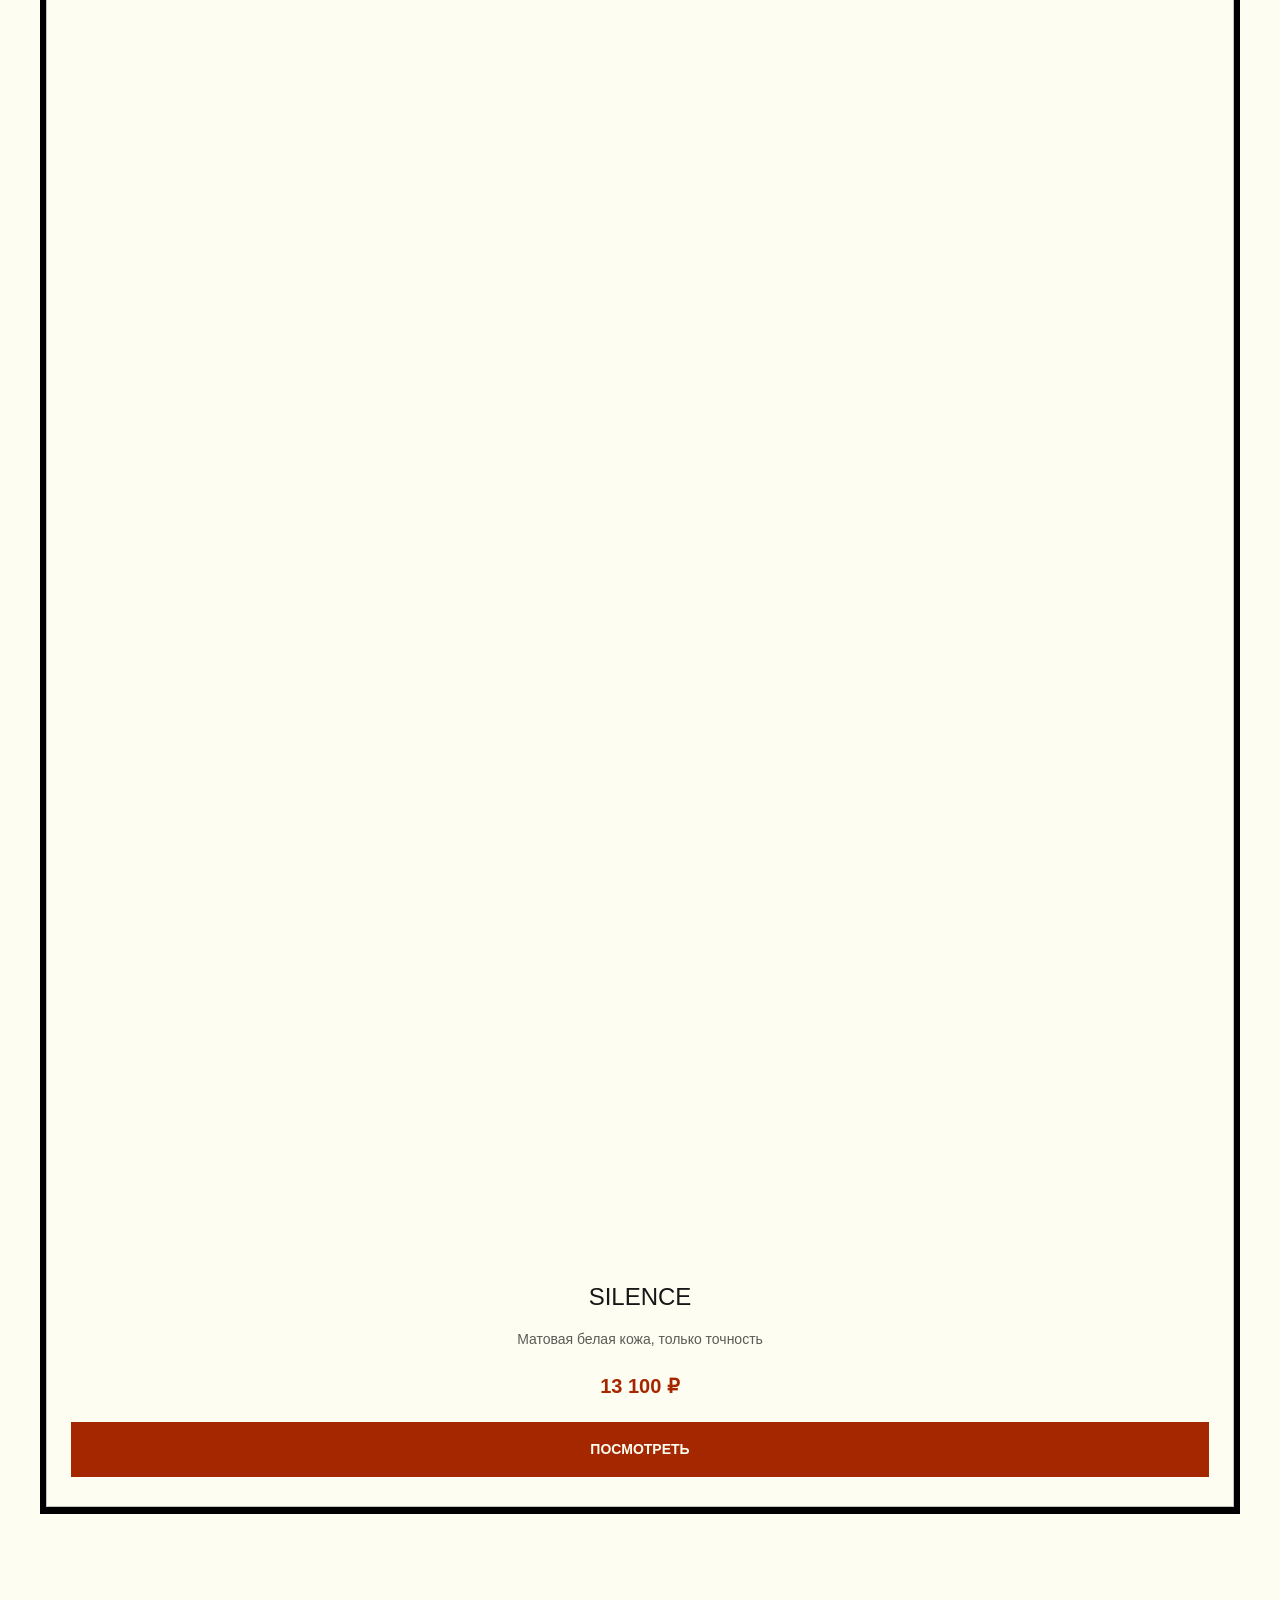
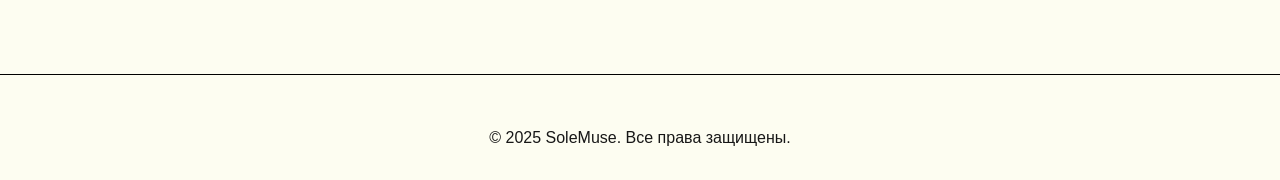
==== commit a8fe8100: "Update index.html" ====
--- a/index.html
+++ b/index.html
@@ -41,7 +41,7 @@
           <!-- Товар 1 -->
           <div class="product-card">
             <div class="product-image">
-              <img src="фото_и_материалы/1_фото.png" alt="ECHO">
+              <img src="1_фото.png"
             </div>
             <div class="product-info">
               <h3 class="product-title">ECHO</h3>
@@ -51,10 +51,9 @@
             </div>
           </div>
 
-          <!-- Товар 2 -->
           <div class="product-card">
             <div class="product-image">
-              <img src="фото_и_материалы/2_фото.png" alt="AURELIA">
+              <img src="2_фото.png"
             </div>
             <div class="product-info">
               <h3 class="product-title">AURELIA</h3>
@@ -64,10 +63,9 @@
             </div>
           </div>
 
-          <!-- Товар 3 -->
           <div class="product-card">
             <div class="product-image">
-              <img src="фото_и_материалы/3_фото.png" alt="PRAGUE">
+              <img src="3_фото.png"
             </div>
             <div class="product-info">
               <h3 class="product-title">PRAGUE</h3>
@@ -77,10 +75,9 @@
             </div>
           </div>
           
-          <!-- Остальные товары по аналогии -->
           <div class="product-card">
             <div class="product-image">
-              <img src="фото_и_материалы/4_фото.png" alt="THESIS">
+              <img src="4_фото.png"
             </div>
             <div class="product-info">
               <h3 class="product-title">THESIS</h3>
@@ -92,7 +89,7 @@
 
           <div class="product-card">
             <div class="product-image">
-              <img src="фото_и_материалы/5_фото.png" alt="VERIDIAN">
+              <img src="5_фото.png"
             </div>
             <div class="product-info">
               <h3 class="product-title">VERIDIAN</h3>
@@ -104,7 +101,7 @@
 
           <div class="product-card">
             <div class="product-image">
-              <img src="фото_и_материалы/6_фото.png" alt="SILENCE">
+              <img src="6_фото.png"
             </div>
             <div class="product-info">
               <h3 class="product-title">SILENCE</h3>
--- a/styles.css
+++ b/styles.css
@@ -1,8 +1,4 @@
-* {
-  margin: 0;
-  padding: 0;
-  box-sizing: border-box;
-}
+* { margin: 0; padding: 0; box-sizing: border-box; }
 
 :root {
   --color-primary: #A52700;
@@ -23,479 +19,93 @@
   overflow-x: hidden;
 }
 
-h1, h2, h3 {
-  font-family: var(--font-header);
-  font-weight: 500;
-  text-transform: uppercase;
+h1, h2, h3 { font-family: var(--font-header); font-weight: 500; text-transform: uppercase; }
+a { text-decoration: none; color: inherit; }
+img { max-width: 100%; display: block; }
+
+.container { width: 100%; max-width: 1400px; margin: 0 auto; padding: 0 40px; }
+
+.header { border-bottom: 1px solid var(--color-border); padding: 30px 0; position: sticky; top: 0; background: var(--color-bg); z-index: 100; }
+.header .container { display: flex; justify-content: space-between; align-items: center; gap: 20px; }
+.logo a { font-family: var(--font-header); font-size: 28px; font-weight: 600; letter-spacing: 1px; color: var(--color-primary); }
+.nav { display: flex; gap: 40px; }
+.nav a { font-size: 14px; font-weight: 500; text-transform: uppercase; padding: 8px 16px; transition: var(--transition); }
+.nav a:hover, .nav a.active { border-bottom: 2px solid var(--color-border); }
+
+.hero { padding: 100px 0 80px; text-align: center; border-bottom: 1px solid var(--color-border); }
+.hero h1 { font-size: clamp(32px, 5vw, 48px); color: var(--color-primary); margin-bottom: 16px; }
+.catalog { padding: 80px 0; }
+
+.filters { display: flex; justify-content: center; gap: 20px; margin-bottom: 60px; }
+.filter-btn { padding: 14px 32px; font-size: 14px; font-weight: 600; text-transform: uppercase; background: transparent; color: var(--color-primary); border: 2px solid var(--color-primary); cursor: pointer; transition: var(--transition); }
+.filter-btn:hover, .filter-btn.active { background: var(--color-primary); color: var(--color-bg); }
+
+.products-grid { display: grid; grid-template-columns: repeat(auto-fit, minmax(320px, 1fr)); gap: 40px; }
+.product-card { border: 1px solid var(--color-border); overflow: hidden; transition: var(--transition); }
+.product-card:hover { transform: translateY(-5px); box-shadow: 0 10px 30px rgba(0,0,0,0.1); }
+.product-image { position: relative; padding-top: 125%; border-bottom: 1px solid var(--color-border); }
+.product-image img { position: absolute; top: 0; left: 0; width: 100%; height: 100%; object-fit: cover; }
+.product-info { padding: 30px 25px; text-align: center; }
+.product-title { font-size: 24px; margin-bottom: 12px; }
+.product-desc { font-size: 14px; opacity: 0.7; margin-bottom: 20px; }
+.product-price { font-size: 20px; font-weight: 600; color: var(--color-primary); margin-bottom: 20px; }
+
+.btn-view { display: inline-block; width: 100%; padding: 16px 24px; font-size: 14px; font-weight: 600; text-transform: uppercase; background: var(--color-primary); color: var(--color-bg); border: none; cursor: pointer; transition: var(--transition); text-align: center; }
+.btn-view:hover { background: var(--color-primary-hover); transform: translateY(-2px); }
+
+.footer { border-top: 1px solid var(--color-border); padding: 50px 0 30px; text-align: center; margin-top: 80px; }
+
+.back-button { display: inline-flex; align-items: center; gap: 8px; margin: 30px 0; padding: 12px 24px; font-size: 14px; font-weight: 500; border: 1px solid var(--color-border); transition: var(--transition); }
+.back-button:hover { background: var(--color-primary); color: var(--color-bg); border-color: var(--color-primary); }
+
+.product-page { padding: 40px 0 100px; }
+
+.product-layout { 
+  display: grid; 
+  grid-template-columns: 1fr 1fr; 
+  gap: 60px; 
+  align-items: start; 
 }
 
-a {
-  text-decoration: none;
-  color: inherit;
+.product-image-large { 
+  position: sticky; 
+  top: 100px; 
+  border: 1px solid var(--color-border); 
+  overflow: hidden; 
 }
+.product-image-large img { width: 100%; height: auto; }
 
-img {
-  max-width: 100%;
-  display: block;
-}
+.product-info-large { display: flex; flex-direction: column; gap: 24px; }
+.product-title-large { font-size: 48px; color: var(--color-primary); letter-spacing: 2px; }
+.product-desc-large { font-size: 18px; opacity: 0.8; }
+.product-price-large { font-size: 32px; font-weight: 600; color: var(--color-primary); }
 
-.container {
-  width: 100%;
-  max-width: 1400px;
-  margin: 0 auto;
-  padding: 0 40px;
-}
+.product-features { padding: 30px 0; border-top: 1px solid var(--color-border); border-bottom: 1px solid var(--color-border); }
+.product-features h3 { font-size: 20px; margin-bottom: 20px; }
+.product-features ul { list-style: none; }
+.product-features li { padding: 12px 0; font-size: 15px; border-bottom: 1px solid rgba(0,0,0,0.1); }
+.product-features li:last-child { border-bottom: none; }
+.product-features strong { color: var(--color-primary); }
 
-/* HEADER */
-.header {
-  border-bottom: 1px solid var(--color-border);
-  padding: 30px 0;
-  position: sticky;
-  top: 0;
-  background: var(--color-bg);
-  z-index: 100;
-}
+.product-description p { font-size: 16px; line-height: 1.8; }
 
-.header .container {
-  display: flex;
-  justify-content: space-between;
-  align-items: center;
-  flex-wrap: wrap;
-  gap: 20px;
-}
+.btn-order-large { margin-top: 20px; padding: 20px 40px; font-size: 16px; font-weight: 600; text-transform: uppercase; background: var(--color-primary); color: var(--color-bg); border: none; cursor: pointer; transition: var(--transition); width: 100%; }
+.btn-order-large:hover { background: var(--color-primary-hover); transform: translateY(-2px); }
 
-.logo a {
-  font-family: var(--font-header);
-  font-size: 28px;
-  font-weight: 600;
-  letter-spacing: 1px;
-  color: var(--color-primary);
-}
-
-.nav {
-  display: flex;
-  gap: 40px;
-  flex-wrap: wrap;
-}
-
-.nav a {
-  font-size: 14px;
-  font-weight: 500;
-  text-transform: uppercase;
-  letter-spacing: 0.5px;
-  padding: 8px 16px;
-  border: 1px solid transparent;
-  transition: var(--transition);
-}
-
-.nav a:hover,
-.nav a.active {
-  border-bottom: 2px solid var(--color-border);
-  background: rgba(0, 0, 0, 0.05);
-}
-
-/* HERO */
-.hero {
-  padding: 100px 0 80px;
-  text-align: center;
-  border-bottom: 1px solid var(--color-border);
-}
-
-.hero h1 {
-  font-size: clamp(32px, 5vw, 48px);
-  color: var(--color-primary);
-  margin-bottom: 16px;
-  letter-spacing: 2px;
-}
-
-.hero p {
-  font-size: clamp(16px, 2vw, 20px);
-  color: var(--color-text);
-  opacity: 0.8;
-}
-
-/* CATALOG */
-.catalog {
-  padding: 80px 0;
-}
-
-.filters {
-  display: flex;
-  justify-content: center;
-  gap: 20px;
-  margin-bottom: 60px;
-  flex-wrap: wrap;
-}
-
-.filter-btn {
-  padding: 14px 32px;
-  font-size: 14px;
-  font-weight: 600;
-  text-transform: uppercase;
-  letter-spacing: 1px;
-  background: transparent;
-  color: var(--color-primary);
-  border: 2px solid var(--color-primary);
-  cursor: pointer;
-  transition: var(--transition);
-}
-
-.filter-btn:hover,
-.filter-btn.active {
-  background: var(--color-primary);
-  color: var(--color-bg);
-}
-
-/* PRODUCTS GRID */
-.products-grid {
-  display: grid;
-  grid-template-columns: repeat(auto-fit, minmax(320px, 1fr));
-  gap: clamp(30px, 5vw, 50px);
-}
-
-.product-card {
-  background: var(--color-bg);
-  border: 1px solid var(--color-border);
-  overflow: hidden;
-  transition: var(--transition);
-}
-
-.product-card:hover {
-  transform: translateY(-5px);
-  box-shadow: 0 10px 30px rgba(0, 0, 0, 0.1);
-}
-
-.product-image {
-  position: relative;
-  width: 100%;
-  padding-top: 125%;
-  overflow: hidden;
-  border-bottom: 1px solid var(--color-border);
-}
-
-.product-image img {
-  position: absolute;
-  top: 0;
-  left: 0;
-  width: 100%;
-  height: 100%;
-  object-fit: cover;
-  transition: transform 0.5s ease;
-}
-
-.product-card:hover .product-image img {
-  transform: scale(1.05);
-}
-
-.product-info {
-  padding: 30px 25px;
-  text-align: center;
-}
-
-.product-title {
-  font-size: clamp(20px, 3vw, 24px);
-  margin-bottom: 12px;
-  color: var(--color-text);
-  letter-spacing: 1px;
-}
-
-.product-desc {
-  font-size: 14px;
-  color: var(--color-text);
-  opacity: 0.7;
-  margin-bottom: 20px;
-  line-height: 1.6;
-}
-
-.product-price {
-  font-size: 20px;
-  font-weight: 600;
-  color: var(--color-primary);
-  margin-bottom: 20px;
-  letter-spacing: 0.5px;
-}
-
-.btn-view {
-  display: inline-block;
-  width: 100%;
-  padding: 16px 24px;
-  font-size: 14px;
-  font-weight: 600;
-  text-transform: uppercase;
-  letter-spacing: 1px;
-  background: var(--color-primary);
-  color: var(--color-bg);
-  border: none;
-  cursor: pointer;
-  transition: var(--transition);
-  text-align: center;
-}
-
-.btn-view:hover {
-  background: var(--color-primary-hover);
-  transform: translateY(-2px);
-}
-
-/* FOOTER */
-.footer {
-  border-top: 1px solid var(--color-border);
-  padding: 50px 0 30px;
-  text-align: center;
-  margin-top: 80px;
-}
-
-.footer p {
-  font-size: 14px;
-  opacity: 0.7;
-}
-
-/* BACK BUTTON */
-.back-button {
-  display: inline-flex;
-  align-items: center;
-  gap: 8px;
-  margin: 30px 0;
-  padding: 12px 24px;
-  font-size: 14px;
-  font-weight: 500;
-  color: var(--color-text);
-  border: 1px solid var(--color-border);
-  transition: var(--transition);
-}
-
-.back-button:hover {
-  background: var(--color-primary);
-  color: var(--color-bg);
-  border-color: var(--color-primary);
-}
-
-.back-button span {
-  font-size: 18px;
-}
-
-/* PRODUCT PAGE */
-.product-page {
-  padding: 40px 0 100px;
-}
-
-.product-layout {
-  display: grid;
-  grid-template-columns: 1fr 1fr;
-  gap: 60px;
-  align-items: start;
-}
-
-.product-image-large {
-  position: sticky;
-  top: 100px;
-  border: 1px solid var(--color-border);
-  overflow: hidden;
-}
-
-.product-image-large img {
-  width: 100%;
-  height: auto;
-  display: block;
-}
-
-.product-info-large {
-  display: flex;
-  flex-direction: column;
-  gap: 24px;
-}
-
-.product-title-large {
-  font-size: 48px;
-  color: var(--color-primary);
-  letter-spacing: 2px;
-  margin: 0;
-}
-
-.product-desc-large {
-  font-size: 18px;
-  line-height: 1.6;
-  color: var(--color-text);
-  opacity: 0.8;
-  margin: 0;
-}
-
-.product-price-large {
-  font-size: 32px;
-  font-weight: 600;
-  color: var(--color-primary);
-  letter-spacing: 1px;
-}
-
-.product-features {
-  padding: 30px 0;
-  border-top: 1px solid var(--color-border);
-  border-bottom: 1px solid var(--color-border);
-}
-
-.product-features h3 {
-  font-size: 20px;
-  margin-bottom: 20px;
-  color: var(--color-text);
-}
-
-.product-features ul {
-  list-style: none;
-  padding: 0;
-  margin: 0;
-}
-
-.product-features li {
-  padding: 12px 0;
-  font-size: 15px;
-  line-height: 1.6;
-  color: var(--color-text);
-  border-bottom: 1px solid rgba(0, 0, 0, 0.1);
-}
-
-.product-features li:last-child {
-  border-bottom: none;
-}
-
-.product-features strong {
-  color: var(--color-primary);
-}
-
-.product-description {
-  padding: 20px 0;
-}
-
-.product-description p {
-  font-size: 16px;
-  line-height: 1.8;
-  color: var(--color-text);
-  margin: 0;
-}
-
-.btn-order-large {
-  margin-top: 20px;
-  padding: 20px 40px;
-  font-size: 16px;
-  font-weight: 600;
-  text-transform: uppercase;
-  letter-spacing: 1px;
-  background: var(--color-primary);
-  color: var(--color-bg);
-  border: none;
-  cursor: pointer;
-  transition: var(--transition);
-  width: 100%;
-}
-
-.btn-order-large:hover {
-  background: var(--color-primary-hover);
-  transform: translateY(-2px);
-}
-
-/* RESPONSIVE */
 @media (max-width: 900px) {
-  .product-layout {
-    grid-template-columns: 1fr;
-    gap: 40px;
-  }
-
-  .product-image-large {
-    position: relative;
-    top: 0;
-  }
-
-  .product-title-large {
-    font-size: 36px;
-  }
-
-  .product-price-large {
-    font-size: 28px;
-  }
+  .product-layout { grid-template-columns: 1fr; gap: 40px; } /* На планшете/телефоне в одну колонку */
+  .product-image-large { position: relative; top: 0; }
+  .product-title-large { font-size: 36px; }
 }
 
 @media (max-width: 768px) {
-  .container {
-    padding: 0 20px;
-  }
-
-  .header {
-    padding: 20px 0;
-  }
-
-  .logo a {
-    font-size: 24px;
-  }
-
-  .nav {
-    gap: 20px;
-    justify-content: center;
-  }
-
-  .nav a {
-    font-size: 13px;
-    padding: 6px 12px;
-  }
-
-  .hero {
-    padding: 60px 0 50px;
-  }
-
-  .catalog {
-    padding: 50px 0;
-  }
-
-  .filters {
-    gap: 12px;
-    margin-bottom: 40px;
-  }
-
-  .filter-btn {
-    padding: 12px 24px;
-    font-size: 13px;
-  }
-
-  .products-grid {
-    grid-template-columns: 1fr;
-    gap: 30px;
-  }
-
-  .product-info {
-    padding: 25px 20px;
-  }
-
-  .footer {
-    padding: 40px 0 25px;
-    margin-top: 50px;
-  }
-
-  .product-title-large {
-    font-size: 28px;
-  }
-
-  .product-price-large {
-    font-size: 24px;
-  }
-
-  .btn-order-large {
-    padding: 16px 32px;
-    font-size: 14px;
-  }
+  .container { padding: 0 20px; }
+  .header { padding: 20px 0; }
+  .nav { gap: 20px; }
+  .nav a { font-size: 13px; padding: 6px 12px; }
+  .hero { padding: 60px 0 50px; }
+  .catalog { padding: 50px 0; }
+  .products-grid { grid-template-columns: 1fr; }
+  .product-title-large { font-size: 28px; }
+  .product-price-large { font-size: 24px; }
 }
-
-@media (max-width: 480px) {
-  .hero h1 {
-    font-size: 28px;
-  }
-
-  .hero p {
-    font-size: 16px;
-  }
-
-  .filters {
-    flex-direction: column;
-    align-items: stretch;
-  }
-
-  .filter-btn {
-    width: 100%;
-  }
-}
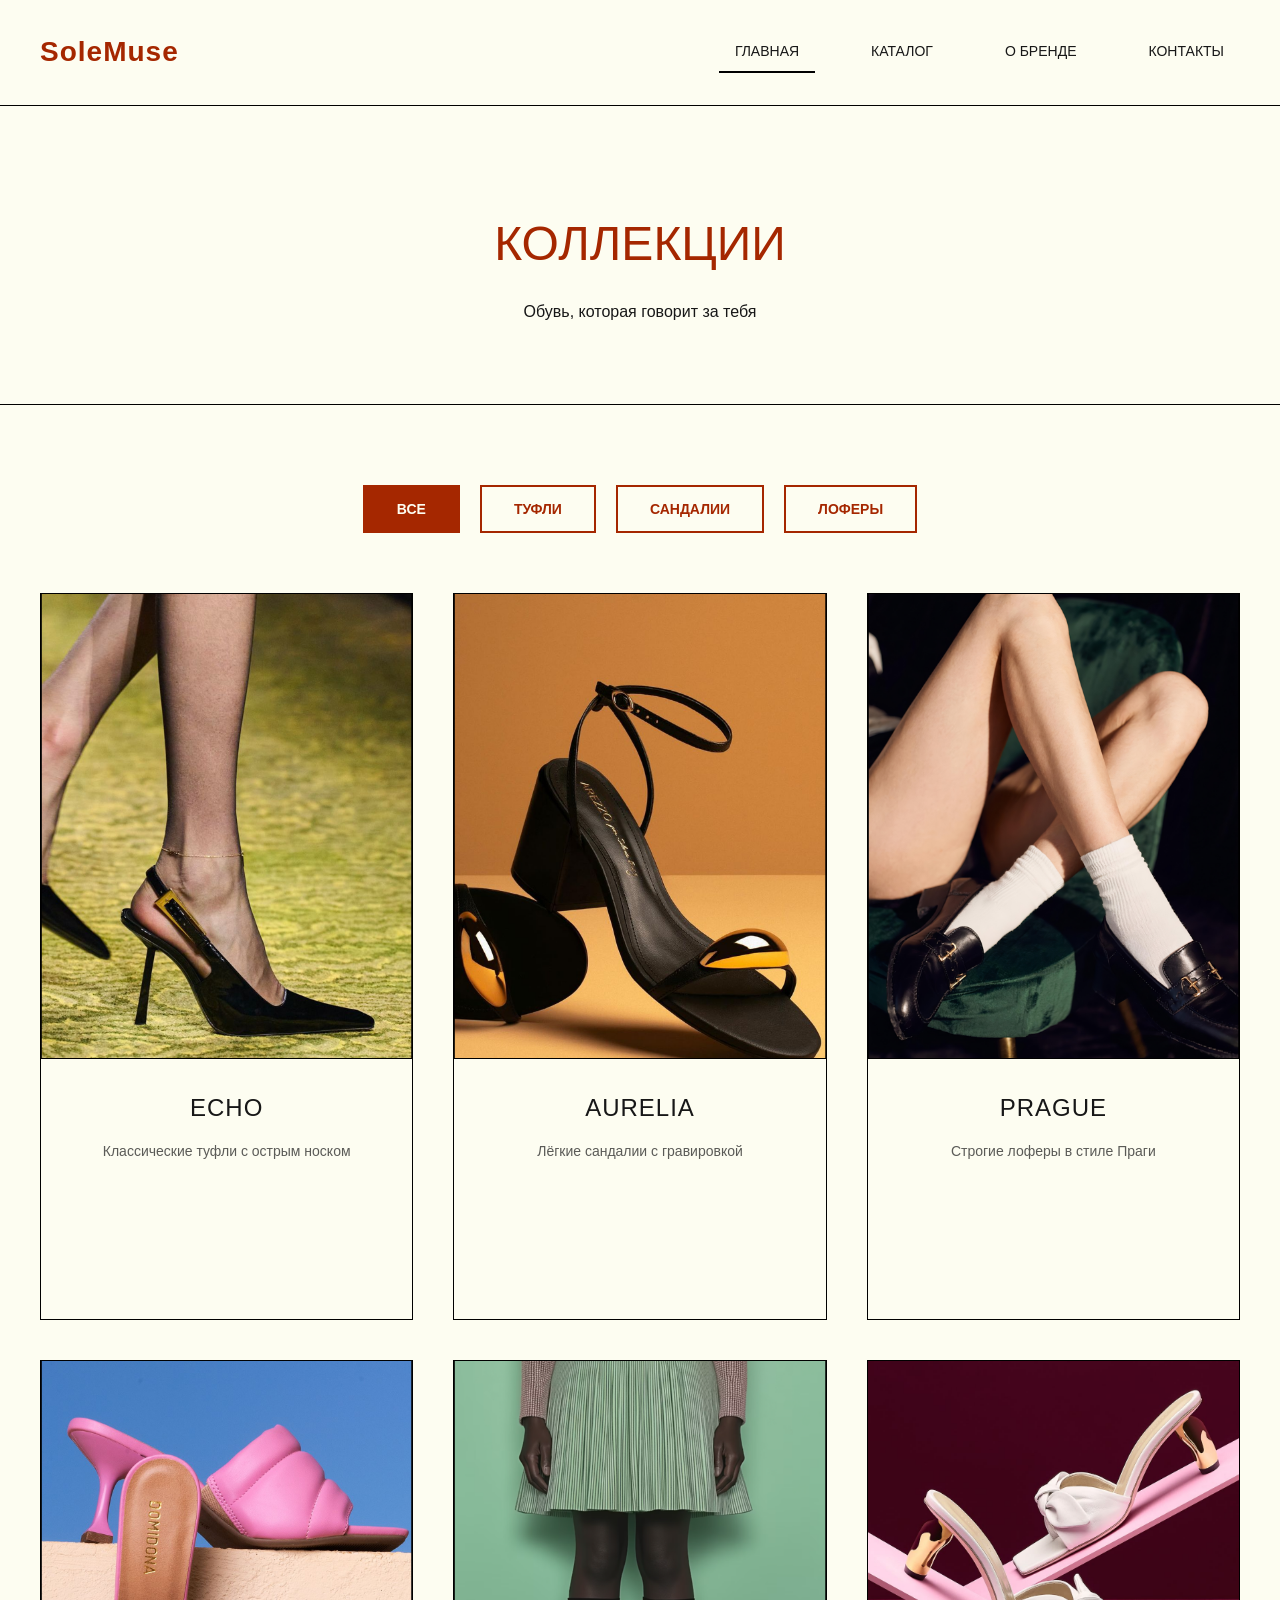
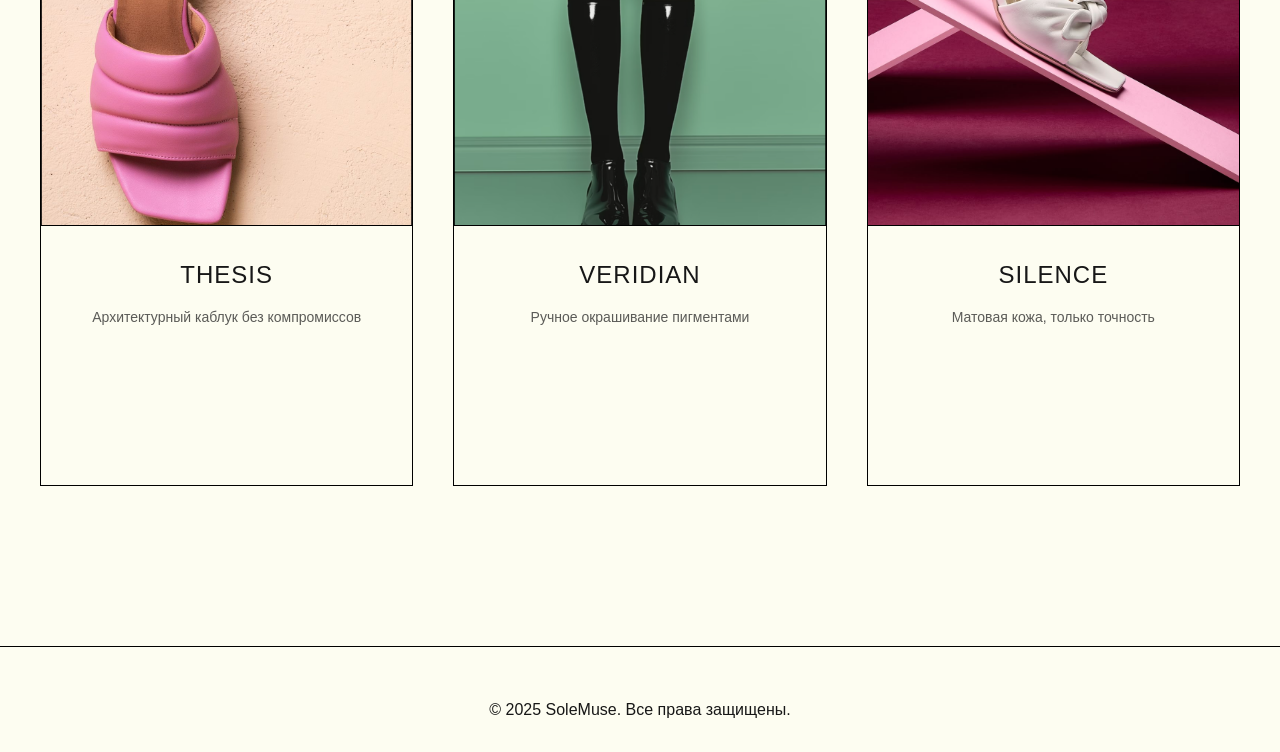
==== commit e95c2380: "Update index.html" ====
--- a/index.html
+++ b/index.html
@@ -38,10 +38,9 @@
         </div>
 
         <div class="products-grid">
-          <!-- Товар 1 -->
           <div class="product-card">
             <div class="product-image">
-              <img src="1_фото.png"
+              <img src="1_фото.png" alt="ECHO">
             </div>
             <div class="product-info">
               <h3 class="product-title">ECHO</h3>
@@ -53,7 +52,7 @@
 
           <div class="product-card">
             <div class="product-image">
-              <img src="2_фото.png"
+              <img src="2_фото.png" alt="AURELIA">
             </div>
             <div class="product-info">
               <h3 class="product-title">AURELIA</h3>
@@ -65,7 +64,7 @@
 
           <div class="product-card">
             <div class="product-image">
-              <img src="3_фото.png"
+              <img src="3_фото.png" alt="PRAGUE">
             </div>
             <div class="product-info">
               <h3 class="product-title">PRAGUE</h3>
@@ -74,10 +73,10 @@
               <a href="index1.html" class="btn-view">ПОСМОТРЕТЬ</a>
             </div>
           </div>
-          
+
           <div class="product-card">
             <div class="product-image">
-              <img src="4_фото.png"
+              <img src="4_фото.png" alt="THESIS">
             </div>
             <div class="product-info">
               <h3 class="product-title">THESIS</h3>
@@ -89,7 +88,7 @@
 
           <div class="product-card">
             <div class="product-image">
-              <img src="5_фото.png"
+              <img src="5_фото.png" alt="VERIDIAN">
             </div>
             <div class="product-info">
               <h3 class="product-title">VERIDIAN</h3>
@@ -99,18 +98,18 @@
             </div>
           </div>
 
+          <!-- Карточка 6 -->
           <div class="product-card">
             <div class="product-image">
-              <img src="6_фото.png"
+              <img src="6фото.jpg" alt="SILENCE">
             </div>
             <div class="product-info">
               <h3 class="product-title">SILENCE</h3>
-              <p class="product-desc">Матовая белая кожа, только точность</p>
+              <p class="product-desc">Матовая кожа, только точность</p>
               <div class="product-price">13 100 ₽</div>
               <a href="index1.html" class="btn-view">ПОСМОТРЕТЬ</a>
             </div>
           </div>
-
         </div>
       </div>
     </section>
--- a/styles.css
+++ b/styles.css
@@ -1,4 +1,8 @@
-* { margin: 0; padding: 0; box-sizing: border-box; }
+* { 
+  margin: 0; 
+  padding: 0; 
+  box-sizing: border-box; 
+}
 
 :root {
   --color-primary: #A52700;
@@ -19,46 +23,234 @@
   overflow-x: hidden;
 }
 
-h1, h2, h3 { font-family: var(--font-header); font-weight: 500; text-transform: uppercase; }
-a { text-decoration: none; color: inherit; }
-img { max-width: 100%; display: block; }
-
-.container { width: 100%; max-width: 1400px; margin: 0 auto; padding: 0 40px; }
-
-.header { border-bottom: 1px solid var(--color-border); padding: 30px 0; position: sticky; top: 0; background: var(--color-bg); z-index: 100; }
-.header .container { display: flex; justify-content: space-between; align-items: center; gap: 20px; }
-.logo a { font-family: var(--font-header); font-size: 28px; font-weight: 600; letter-spacing: 1px; color: var(--color-primary); }
-.nav { display: flex; gap: 40px; }
-.nav a { font-size: 14px; font-weight: 500; text-transform: uppercase; padding: 8px 16px; transition: var(--transition); }
-.nav a:hover, .nav a.active { border-bottom: 2px solid var(--color-border); }
-
-.hero { padding: 100px 0 80px; text-align: center; border-bottom: 1px solid var(--color-border); }
-.hero h1 { font-size: clamp(32px, 5vw, 48px); color: var(--color-primary); margin-bottom: 16px; }
-.catalog { padding: 80px 0; }
-
-.filters { display: flex; justify-content: center; gap: 20px; margin-bottom: 60px; }
-.filter-btn { padding: 14px 32px; font-size: 14px; font-weight: 600; text-transform: uppercase; background: transparent; color: var(--color-primary); border: 2px solid var(--color-primary); cursor: pointer; transition: var(--transition); }
-.filter-btn:hover, .filter-btn.active { background: var(--color-primary); color: var(--color-bg); }
-
-.products-grid { display: grid; grid-template-columns: repeat(auto-fit, minmax(320px, 1fr)); gap: 40px; }
-.product-card { border: 1px solid var(--color-border); overflow: hidden; transition: var(--transition); }
-.product-card:hover { transform: translateY(-5px); box-shadow: 0 10px 30px rgba(0,0,0,0.1); }
-.product-image { position: relative; padding-top: 125%; border-bottom: 1px solid var(--color-border); }
-.product-image img { position: absolute; top: 0; left: 0; width: 100%; height: 100%; object-fit: cover; }
-.product-info { padding: 30px 25px; text-align: center; }
-.product-title { font-size: 24px; margin-bottom: 12px; }
-.product-desc { font-size: 14px; opacity: 0.7; margin-bottom: 20px; }
-.product-price { font-size: 20px; font-weight: 600; color: var(--color-primary); margin-bottom: 20px; }
-
-.btn-view { display: inline-block; width: 100%; padding: 16px 24px; font-size: 14px; font-weight: 600; text-transform: uppercase; background: var(--color-primary); color: var(--color-bg); border: none; cursor: pointer; transition: var(--transition); text-align: center; }
-.btn-view:hover { background: var(--color-primary-hover); transform: translateY(-2px); }
-
-.footer { border-top: 1px solid var(--color-border); padding: 50px 0 30px; text-align: center; margin-top: 80px; }
-
-.back-button { display: inline-flex; align-items: center; gap: 8px; margin: 30px 0; padding: 12px 24px; font-size: 14px; font-weight: 500; border: 1px solid var(--color-border); transition: var(--transition); }
-.back-button:hover { background: var(--color-primary); color: var(--color-bg); border-color: var(--color-primary); }
-
-.product-page { padding: 40px 0 100px; }
+h1, h2, h3 { 
+  font-family: var(--font-header); 
+  font-weight: 500; 
+  text-transform: uppercase; 
+}
+
+a { 
+  text-decoration: none; 
+  color: inherit; 
+}
+
+img { 
+  max-width: 100%; 
+  display: block; 
+}
+
+.container { 
+  width: 100%; 
+  max-width: 1400px; 
+  margin: 0 auto; 
+  padding: 0 40px; 
+}
+
+.header { 
+  border-bottom: 1px solid var(--color-border); 
+  padding: 30px 0; 
+  position: sticky; 
+  top: 0; 
+  background: var(--color-bg); 
+  z-index: 100; 
+}
+
+.header .container { 
+  display: flex; 
+  justify-content: space-between; 
+  align-items: center; 
+  gap: 20px; 
+}
+
+.logo a { 
+  font-family: var(--font-header); 
+  font-size: 28px; 
+  font-weight: 600; 
+  letter-spacing: 1px; 
+  color: var(--color-primary); 
+}
+
+.nav { 
+  display: flex; 
+  gap: 40px; 
+}
+
+.nav a { 
+  font-size: 14px; 
+  font-weight: 500; 
+  text-transform: uppercase; 
+  padding: 8px 16px; 
+  transition: var(--transition); 
+}
+
+.nav a:hover, .nav a.active { 
+  border-bottom: 2px solid var(--color-border); 
+}
+
+.hero { 
+  padding: 100px 0 80px; 
+  text-align: center; 
+  border-bottom: 1px solid var(--color-border); 
+}
+
+.hero h1 { 
+  font-size: clamp(32px, 5vw, 48px); 
+  color: var(--color-primary); 
+  margin-bottom: 16px; 
+}
+
+.catalog { 
+  padding: 80px 0; 
+}
+
+.filters { 
+  display: flex; 
+  justify-content: center; 
+  gap: 20px; 
+  margin-bottom: 60px; 
+}
+
+.filter-btn { 
+  padding: 14px 32px; 
+  font-size: 14px; 
+  font-weight: 600; 
+  text-transform: uppercase; 
+  background: transparent; 
+  color: var(--color-primary); 
+  border: 2px solid var(--color-primary); 
+  cursor: pointer; 
+  transition: var(--transition); 
+}
+
+.filter-btn:hover, .filter-btn.active { 
+  background: var(--color-primary); 
+  color: var(--color-bg); 
+}
+
+/* ОСНОВНЫЕ СТИЛИ ДЛЯ СЕТКИ ТОВАРОВ - КАК БЫЛО РАНЬШЕ */
+.products-grid {
+  display: grid;
+  grid-template-columns: repeat(auto-fit, minmax(320px, 1fr));
+  gap: 40px;
+  margin-top: 40px;
+}
+
+.product-card {
+  border: 1px solid #000000;
+  background: #FDFDF1;
+  overflow: hidden;
+  transition: transform 0.3s ease;
+  height: 100%;
+}
+
+.product-card:hover {
+  transform: translateY(-5px);
+  box-shadow: 0 10px 30px rgba(0, 0, 0, 0.1);
+}
+
+.product-image {
+  position: relative;
+  width: 100%;
+  padding-top: 125%;
+  overflow: hidden;
+  border-bottom: 1px solid #000000;
+}
+
+.product-image img {
+  position: absolute;
+  top: 0;
+  left: 0;
+  width: 100%;
+  height: 100%;
+  object-fit: cover;
+  transition: transform 0.5s ease;
+}
+
+.product-card:hover .product-image img {
+  transform: scale(1.05);
+}
+
+.product-info {
+  padding: 30px 25px;
+  text-align: center;
+  height: 100%;
+  display: flex;
+  flex-direction: column;
+  justify-content: space-between;
+}
+
+.product-title {
+  font-size: 24px;
+  margin-bottom: 12px;
+  letter-spacing: 1px;
+  color: #171717;
+}
+
+.product-desc {
+  font-size: 14px;
+  color: #171717;
+  opacity: 0.7;
+  margin-bottom: 20px;
+  line-height: 1.6;
+  flex-grow: 1;
+}
+
+.product-price {
+  font-size: 20px;
+  font-weight: 600;
+  color: #A52700;
+  margin-bottom: 20px;
+  letter-spacing: 0.5px;
+}
+
+.btn-view {
+  display: inline-block;
+  width: 100%;
+  padding: 16px 24px;
+  font-size: 14px;
+  font-weight: 600;
+  text-transform: uppercase;
+  background: #A52700;
+  color: #FDFDF1;
+  border: none;
+  cursor: pointer;
+  transition: all 0.3s ease;
+  text-align: center;
+}
+
+.btn-view:hover {
+  background: #D13B23;
+  transform: translateY(-2px);
+}
+
+.footer { 
+  border-top: 1px solid var(--color-border); 
+  padding: 50px 0 30px; 
+  text-align: center; 
+  margin-top: 80px; 
+}
+
+.back-button { 
+  display: inline-flex; 
+  align-items: center; 
+  gap: 8px; 
+  margin: 30px 0; 
+  padding: 12px 24px; 
+  font-size: 14px; 
+  font-weight: 500; 
+  border: 1px solid var(--color-border); 
+  transition: var(--transition); 
+}
+
+.back-button:hover { 
+  background: var(--color-primary); 
+  color: var(--color-bg); 
+  border-color: var(--color-primary); 
+}
+
+.product-page { 
+  padding: 40px 0 100px; 
+}
 
 .product-layout { 
   display: grid; 
@@ -73,39 +265,179 @@
   border: 1px solid var(--color-border); 
   overflow: hidden; 
 }
-.product-image-large img { width: 100%; height: auto; }
-
-.product-info-large { display: flex; flex-direction: column; gap: 24px; }
-.product-title-large { font-size: 48px; color: var(--color-primary); letter-spacing: 2px; }
-.product-desc-large { font-size: 18px; opacity: 0.8; }
-.product-price-large { font-size: 32px; font-weight: 600; color: var(--color-primary); }
-
-.product-features { padding: 30px 0; border-top: 1px solid var(--color-border); border-bottom: 1px solid var(--color-border); }
-.product-features h3 { font-size: 20px; margin-bottom: 20px; }
-.product-features ul { list-style: none; }
-.product-features li { padding: 12px 0; font-size: 15px; border-bottom: 1px solid rgba(0,0,0,0.1); }
-.product-features li:last-child { border-bottom: none; }
-.product-features strong { color: var(--color-primary); }
-
-.product-description p { font-size: 16px; line-height: 1.8; }
-
-.btn-order-large { margin-top: 20px; padding: 20px 40px; font-size: 16px; font-weight: 600; text-transform: uppercase; background: var(--color-primary); color: var(--color-bg); border: none; cursor: pointer; transition: var(--transition); width: 100%; }
-.btn-order-large:hover { background: var(--color-primary-hover); transform: translateY(-2px); }
-
-@media (max-width: 900px) {
-  .product-layout { grid-template-columns: 1fr; gap: 40px; } /* На планшете/телефоне в одну колонку */
-  .product-image-large { position: relative; top: 0; }
-  .product-title-large { font-size: 36px; }
+
+.product-image-large img { 
+  width: 100%; 
+  height: auto; 
+}
+
+.product-info-large { 
+  display: flex; 
+  flex-direction: column; 
+  gap: 24px; 
+}
+
+.product-title-large { 
+  font-size: 48px; 
+  color: var(--color-primary); 
+  letter-spacing: 2px; 
+}
+
+.product-desc-large { 
+  font-size: 18px; 
+  opacity: 0.8; 
+}
+
+.product-price-large { 
+  font-size: 32px; 
+  font-weight: 600; 
+  color: var(--color-primary); 
+}
+
+.product-features { 
+  padding: 30px 0; 
+  border-top: 1px solid var(--color-border); 
+  border-bottom: 1px solid var(--color-border); 
+}
+
+.product-features h3 { 
+  font-size: 20px; 
+  margin-bottom: 20px; 
+}
+
+.product-features ul { 
+  list-style: none; 
+}
+
+.product-features li { 
+  padding: 12px 0; 
+  font-size: 15px; 
+  border-bottom: 1px solid rgba(0,0,0,0.1); 
+}
+
+.product-features li:last-child { 
+  border-bottom: none; 
+}
+
+.product-features strong { 
+  color: var(--color-primary); 
+}
+
+.product-description p { 
+  font-size: 16px; 
+  line-height: 1.8; 
+}
+
+.btn-order-large { 
+  margin-top: 20px; 
+  padding: 20px 40px; 
+  font-size: 16px; 
+  font-weight: 600; 
+  text-transform: uppercase; 
+  background: var(--color-primary); 
+  color: var(--color-bg); 
+  border: none; 
+  cursor: pointer; 
+  transition: var(--transition); 
+  width: 100%; 
+}
+
+.btn-order-large:hover { 
+  background: var(--color-primary-hover); 
+  transform: translateY(-2px); 
 }
 
 @media (max-width: 768px) {
-  .container { padding: 0 20px; }
-  .header { padding: 20px 0; }
-  .nav { gap: 20px; }
-  .nav a { font-size: 13px; padding: 6px 12px; }
-  .hero { padding: 60px 0 50px; }
-  .catalog { padding: 50px 0; }
-  .products-grid { grid-template-columns: 1fr; }
-  .product-title-large { font-size: 28px; }
-  .product-price-large { font-size: 24px; }
-}
+  .container { 
+    padding: 0 20px; 
+  }
+  
+  .header { 
+    padding: 20px 0; 
+  }
+  
+  .logo a { 
+    font-size: 24px; 
+  }
+  
+  .nav { 
+    gap: 20px; 
+  }
+  
+  .nav a { 
+    font-size: 13px; 
+    padding: 6px 12px; 
+  }
+  
+  .hero { 
+    padding: 60px 0 50px; 
+  }
+  
+  .catalog { 
+    padding: 50px 0; 
+  }
+  
+  .filters { 
+    flex-direction: column; 
+    align-items: stretch; 
+    gap: 12px; 
+    margin-bottom: 40px; 
+  }
+  
+  .filter-btn { 
+    width: 100%; 
+    padding: 12px 24px; 
+    font-size: 13px; 
+  }
+  
+  .products-grid { 
+    grid-template-columns: 1fr; 
+    gap: 30px; 
+  }
+  
+  .product-info { 
+    padding: 25px 20px; 
+  }
+  
+  .footer { 
+    padding: 40px 0 25px; 
+    margin-top: 50px; 
+  }
+  
+  .product-layout { 
+    grid-template-columns: 1fr; 
+    gap: 40px; 
+  }
+  
+  .product-image-large { 
+    position: relative; 
+    top: 0; 
+  }
+  
+  .product-title-large { 
+    font-size: 36px; 
+  }
+  
+  .product-price-large { 
+    font-size: 28px; 
+  }
+  
+  .btn-order-large { 
+    padding: 16px 32px; 
+    font-size: 14px; 
+  }
+}
+
+@media (max-width: 480px) {
+  .hero h1 { 
+    font-size: 28px; 
+  }
+  
+  .product-title-large { 
+    font-size: 28px; 
+  }
+  
+  .product-price-large { 
+    font-size: 24px; 
+  }
+}
